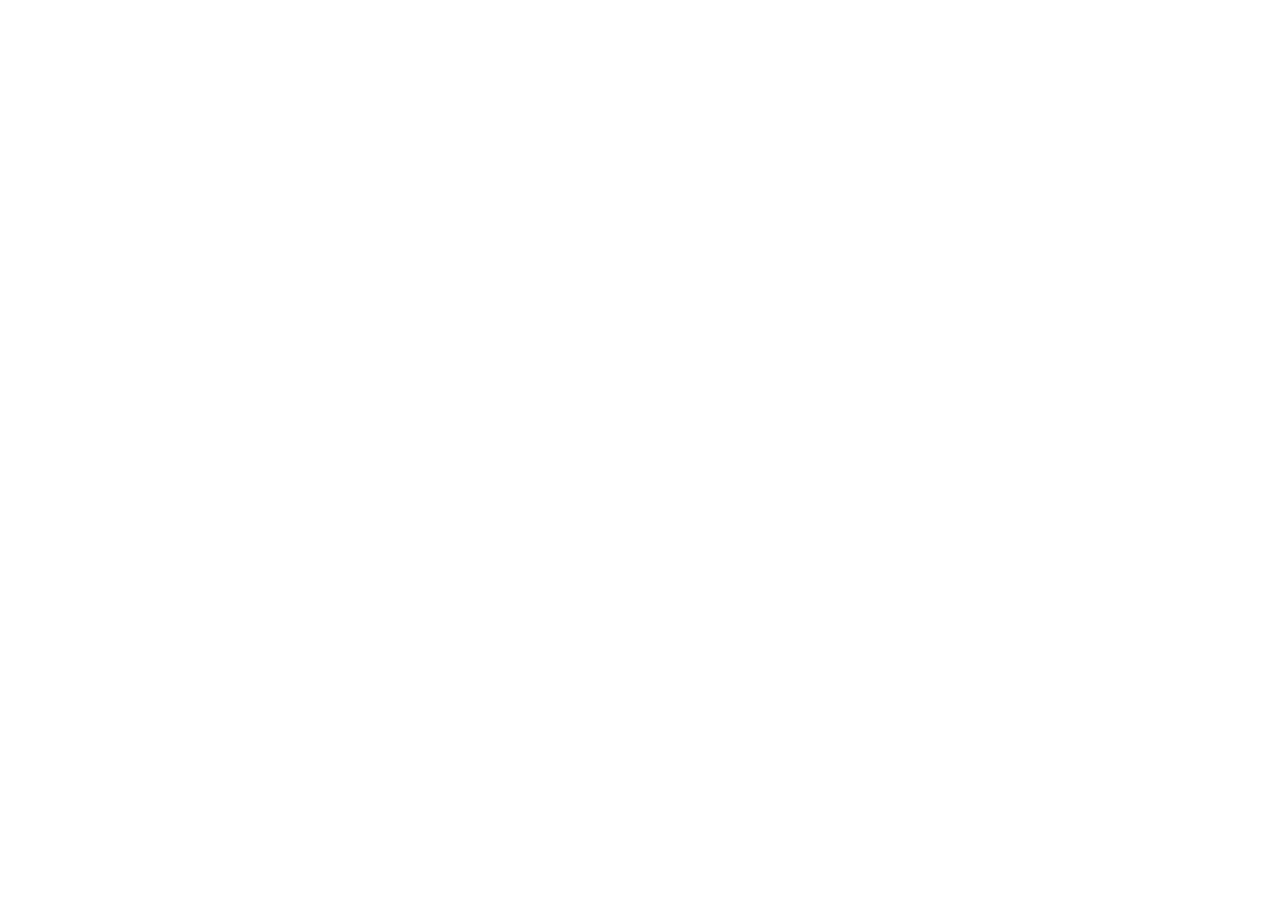
==== index.html @ 02358c28 "Add files via upload" ====
<!doctype html><html lang="es"><head><meta charset="UTF-8"><meta name="viewport" content="width=device-width,initial-scale=1,viewport-fit=cover"><meta name="theme-color" content="#172e30"><meta name="description" content="Pokémon Auto Chess: autobattler roguelite con 18 Pokémon animados, evoluciones y sinergias por tipos."><link rel="icon" href="data:image/svg+xml,%3Csvg xmlns='http://www.w3.org/2000/svg' viewBox='0 0 32 32'%3E%3Cpath fill='%238fd6a0' d='M16 2 30 10 26 26 16 30 6 26 2 10z'/%3E%3C/svg%3E"><title>Pokémon Auto Chess</title>  <script type="module" crossorigin src="./assets/index-D7WItQvW.js"></script>
  <link rel="stylesheet" crossorigin href="./assets/index-CIkCVqUo.css">
</head><body><div id="app"></div></body></html>
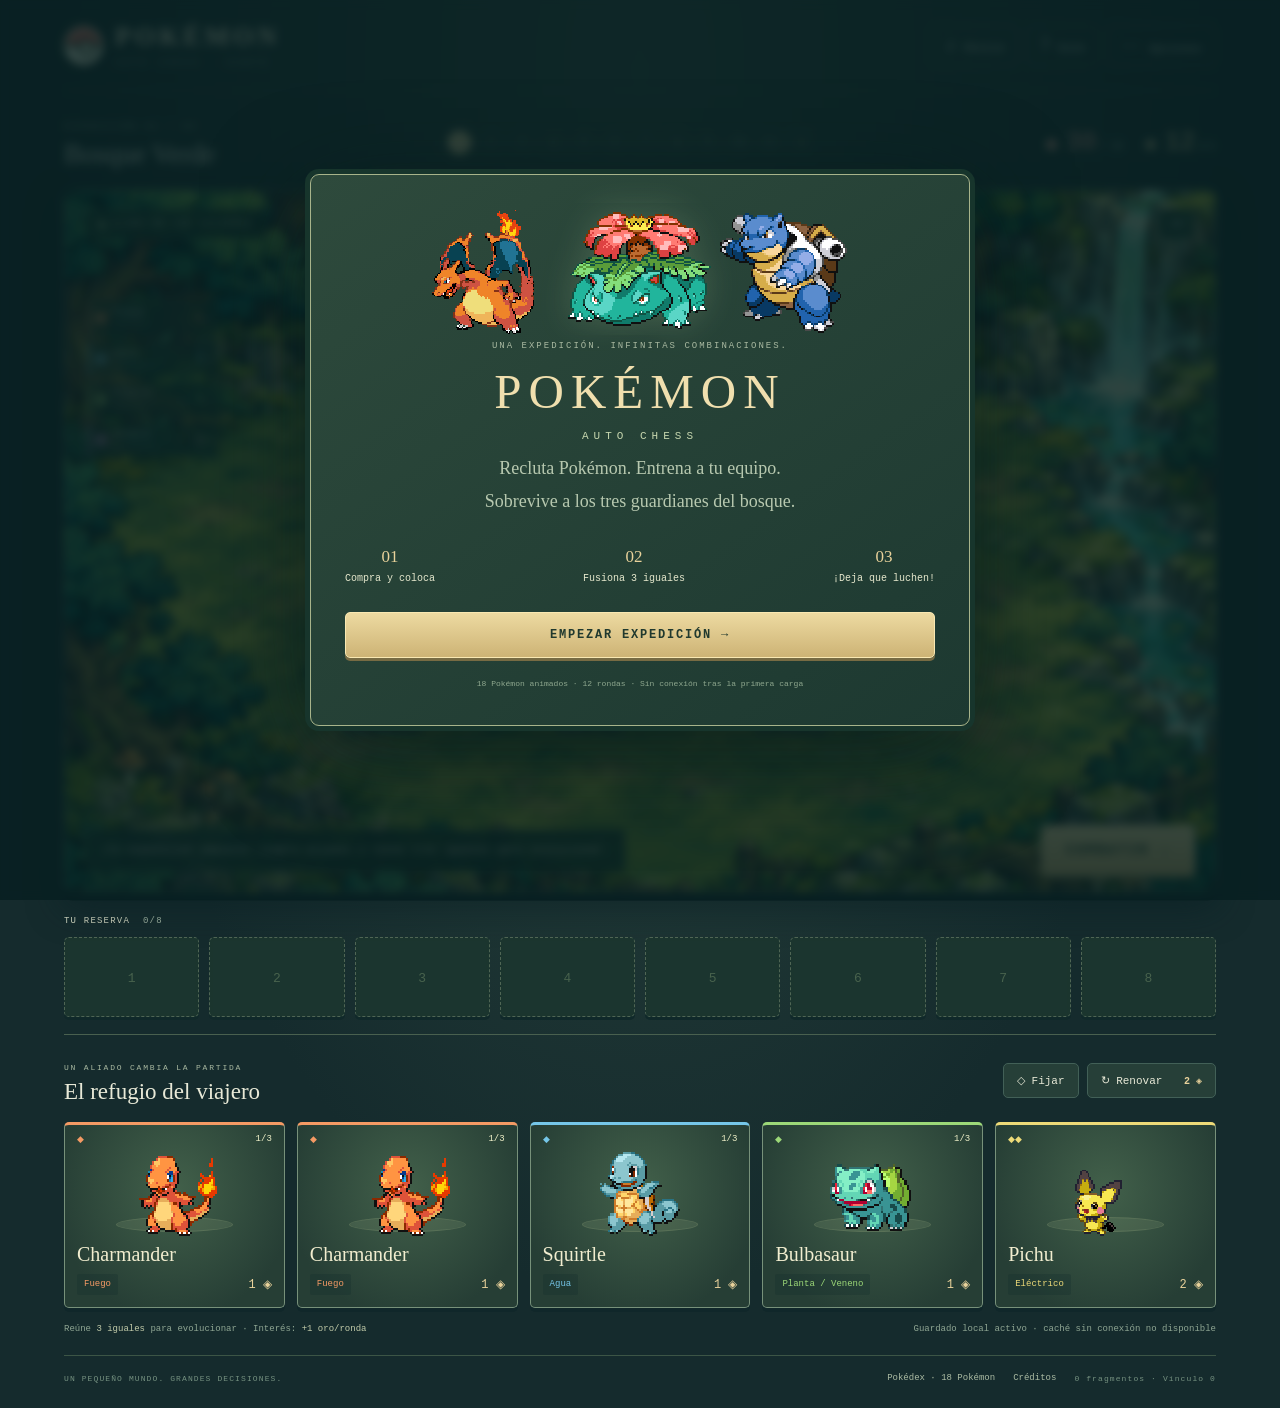
==== commit 5e3d59dc: "Add files via upload" ====
--- a/index.html
+++ b/index.html
@@ -1,3 +1,6367 @@
-<!doctype html><html lang="es"><head><meta charset="UTF-8"><meta name="viewport" content="width=device-width,initial-scale=1,viewport-fit=cover"><meta name="theme-color" content="#172e30"><meta name="description" content="Pokémon Auto Chess: autobattler roguelite con 18 Pokémon animados, evoluciones y sinergias por tipos."><link rel="icon" href="data:image/svg+xml,%3Csvg xmlns='http://www.w3.org/2000/svg' viewBox='0 0 32 32'%3E%3Cpath fill='%238fd6a0' d='M16 2 30 10 26 26 16 30 6 26 2 10z'/%3E%3C/svg%3E"><title>Pokémon Auto Chess</title>  <script type="module" crossorigin src="./assets/index-D7WItQvW.js"></script>
-  <link rel="stylesheet" crossorigin href="./assets/index-CIkCVqUo.css">
-</head><body><div id="app"></div></body></html>
+<!doctype html><html lang="es"><head><meta charset="UTF-8"><meta name="viewport" content="width=device-width,initial-scale=1,viewport-fit=cover"><meta name="theme-color" content="#172e30"><meta name="description" content="Pokémon Auto Chess: autobattler roguelite con 18 Pokémon animados, evoluciones y sinergias por tipos."><link rel="icon" href="data:image/svg+xml,%3Csvg xmlns='http://www.w3.org/2000/svg' viewBox='0 0 32 32'%3E%3Cpath fill='%238fd6a0' d='M16 2 30 10 26 26 16 30 6 26 2 10z'/%3E%3C/svg%3E"><title>Pokémon Auto Chess</title>  
+  
+<style>:root{font-family:Georgia,Times New Roman,serif;color:#e8e9d7;background:#152b2d;font-synthesis:none;--gold:#e9d29b;--muted:#95ada3;--line:#426057;--ink:#172e2b}*{box-sizing:border-box}body{margin:0;background:radial-gradient(ellipse at 50% 5%,#304a42,#152b2d 65%);min-height:100vh}button,a,input,select{-webkit-tap-highlight-color:transparent}button{font:inherit;color:inherit;cursor:pointer;border:1px solid var(--line);background:#263f38;border-radius:5px;transition:background .15s,transform .15s}button:hover:not(:disabled){background:#38594a}button:active:not(:disabled){transform:translateY(1px)}button:focus-visible{outline:3px solid #f4d996;outline-offset:3px}button:disabled{cursor:default;opacity:.44}button[hidden],[hidden]{display:none!important}.game-shell{width:min(1152px,calc(100% - 56px));margin:0 auto}.masthead{display:flex;align-items:center;justify-content:space-between;height:91px;border-bottom:1px solid #3a5148}.brand{display:flex;align-items:center;gap:12px;color:#eee5c7;text-decoration:none;letter-spacing:4px;font-size:26px;font-weight:700}.brand small{display:block;letter-spacing:3.2px;font:9px monospace;margin-top:6px;color:var(--muted)}.brand-mark{font-size:27px;border:2px solid #d5c58c;line-height:42px;width:44px;text-align:center;transform:rotate(-5deg);border-radius:7px;color:#e9d6a1}.header-actions{display:flex;gap:9px}.icon-button{background:transparent;border-color:#52665a;padding:8px 13px;font-size:19px}.icon-button span{font:11px monospace;margin-left:4px}.muted{opacity:.5}.journey{display:flex;align-items:center;justify-content:space-between;gap:16px;padding:24px 0 20px}.eyebrow{font:9px monospace;letter-spacing:2px;color:#a9b9a1}h1{font-size:27px;margin:6px 0 0;letter-spacing:.1px;font-weight:400}.route{display:flex;align-items:center;gap:8px;flex:1;justify-content:center}.route-node{width:23px;height:23px;border:1px solid #506456;border-radius:50%;font:10px monospace;display:grid;place-items:center;color:#96aa9a;position:relative}.route-node:after{content:"";position:absolute;width:8px;height:1px;background:#506456;left:22px}.route-node:last-child:after{display:none}.route-node.boss{border-radius:4px;color:#d6c190}.route-node.current{color:#182f2a;background:#eddaa2;border-color:#eddaa2;box-shadow:0 0 15px #eddaa22b}.route-node.passed{background:#42684f;border-color:#547d5d}.resources{display:flex;gap:21px;font-family:monospace;white-space:nowrap}.resources b{font-size:25px;font-weight:400}.resources small{font-size:10px;color:#9daf9c;margin-left:3px}.resources i{font-size:17px;font-style:normal}.health{color:#e9a191}.gold{color:#eed59b}.arena-wrap{position:relative;aspect-ratio:1.64;overflow:hidden;border:1px solid #879674;border-radius:9px;box-shadow:0 9px #0c2325,0 14px 35px #091f24aa;background:#295941}#arena{width:100%;height:100%;position:absolute;inset:0}#arena canvas{display:block;width:100%!important;height:100%!important;object-fit:cover;image-rendering:pixelated}.arena-top{position:absolute;top:18px;left:21px;right:20px;display:flex;justify-content:space-between;pointer-events:none}.location{display:flex;align-items:center;gap:8px;background:#17382cd9;padding:9px 12px;border:1px solid #8d9c6f65;border-radius:4px;font:9px monospace;letter-spacing:1.3px;color:#edf1c9}.location i{width:5px;height:5px;border-radius:50%;background:#cce29f;box-shadow:0 0 7px #d0ed9d}.battle-controls{display:flex;gap:7px;pointer-events:auto}.battle-controls button{background:#17382cd9;border-color:#8d9c6f65;width:36px;font:12px monospace}.synergies{position:absolute;top:24%;left:2%;width:123px;pointer-events:none}.synergy{display:flex;gap:7px;align-items:center;background:#1b3c32df;border:1px solid #8aab8040;border-left:2px solid var(--type);padding:7px;margin:5px 0;border-radius:4px;font:11px monospace;pointer-events:auto;opacity:.8}.synergy.active{background:#254b36ed;opacity:1;box-shadow:0 0 8px #d0ed9d20}.synergy span:nth-child(2){flex:1}.synergy small{display:block;font-size:7px;color:#b9c7a7;line-height:1.8}.synergy b{font-size:15px;font-weight:400;color:var(--type)}.synergy b small{display:inline;color:#c2c8ad}.type-gem{height:8px;width:8px;background:var(--type);transform:rotate(45deg);box-shadow:0 0 6px var(--type)}.arena-caption{position:absolute;bottom:19%;left:23%;right:23%;display:flex;justify-content:space-between;font:8px monospace;letter-spacing:.8px;color:#f2f0c7;text-shadow:1px 1px 3px #17382c}.arena-bottom{position:absolute;bottom:16px;left:20px;right:20px;display:flex;align-items:center;gap:20px}.guide-message{color:#f4eed3;background:#17372bdc;border:1px solid #9daf7f5c;border-radius:4px;padding:12px 15px;font:11px/1.6 monospace;max-width:68%;box-shadow:0 2px 10px #16372940}.battle-button{margin-left:auto;padding:16px 24px;background:linear-gradient(#f6e0a3,#d4b876);color:#22382b;border:1px solid #fff0be;box-shadow:0 4px #6d663c,0 5px 16px #182a2855;font:14px monospace;letter-spacing:2px;font-weight:700;white-space:nowrap}.battle-button:hover:not(:disabled){background:#fff0bd}.unit-detail{position:absolute;right:18px;top:70px;background:#16372ef2;border:1px solid #aac18d;padding:12px 26px 12px 3px;display:flex;align-items:center;gap:3px;border-radius:6px;box-shadow:0 8px 20px #102b2c66;max-width:320px}.unit-detail img{width:75px;height:75px}.unit-detail b{display:block;font-size:17px}.unit-detail span{display:block;font:10px monospace;margin:6px 0}.unit-detail small{display:block;font:9px/1.8 monospace;color:#d1ddbd}.close-detail{position:absolute;right:3px;top:3px;border:0;background:none;font-size:16px}.loading{position:absolute;inset:0;display:grid;place-items:center;background:#173b31;color:var(--gold);font:14px monospace}.bench-section{padding:24px 0 17px}.section-label{display:flex;gap:13px;align-items:center;font:9px monospace;letter-spacing:1.2px;color:#a3b7a5;margin-bottom:11px}.section-label b{font-weight:400;color:#d9ddc6}.section-label button{font:10px monospace;padding:4px 8px;letter-spacing:0}.section-label #bench-move{margin-left:auto}.bench{display:grid;grid-template-columns:repeat(8,1fr);gap:10px}.bench-slot{position:relative;height:80px;background:linear-gradient(#213d35,#29453b);border:1px solid #4d6853;box-shadow:inset 0 0 0 3px #1c372e80,0 3px #10292a;overflow:hidden}.bench-slot:after{content:"";position:absolute;width:53%;height:11px;left:24%;bottom:15px;background:#93ae7930;border-radius:50%;z-index:0}.bench-slot img{position:relative;z-index:1;width:70px;height:70px;object-fit:contain;margin-top:-9px;image-rendering:pixelated}.bench-slot small{position:absolute;bottom:5px;left:0;right:0;font:9px monospace;color:#e5d69c;z-index:2}.bench-slot.empty{border-style:dashed;border-color:#4f6554;background:#1b352f}.bench-slot.empty span{font:13px monospace;color:#48624d}.bench-slot.empty:after{display:none}.bench-slot.selected{border:2px solid #ebd89e;background:#3c563e}.item-dot{position:absolute;right:5px;top:5px;width:7px;height:7px;transform:rotate(45deg);background:#f1d898}.market-section{border-top:1px solid #49604f;padding-top:21px}.market-heading{display:flex;align-items:center;justify-content:space-between;margin-bottom:17px}.market-heading h2{margin:5px 0 0;font-size:23px;font-weight:400}.market-heading .eyebrow{font-size:8px;letter-spacing:1.8px}.market-actions{display:flex;gap:8px}.market-actions button{padding:10px 13px;font:11px monospace}.market-actions strong{font-size:10px;color:var(--gold);margin-left:15px}.locked{color:#f2d598;border-color:#dac38d}.shop{display:grid;grid-template-columns:repeat(5,1fr);gap:12px}.shop-card{position:relative;text-align:left;padding:9px 12px 12px;border:1px solid #77917a;border-top:3px solid var(--type);background:radial-gradient(ellipse at 50% 35%,#42604a,#263e35 78%);border-radius:5px;box-shadow:0 4px #10272a;overflow:hidden;min-width:0}.shop-card:hover:not(:disabled){transform:translateY(-3px);background:radial-gradient(ellipse at 50% 35%,#597448,#314c3a 78%);box-shadow:0 7px #10272a}.shop-card:disabled{opacity:.67;filter:saturate(.7)}.card-top{display:flex;justify-content:space-between;font:9px monospace;color:var(--type);height:13px}.owned{color:#eff0c8}.sprite-stage{height:90px;position:relative;display:flex;justify-content:center;align-items:center}.sprite-stage .creature{width:94px;height:94px;object-fit:contain;position:relative;z-index:1;animation:breathe 2.4s ease-in-out infinite;image-rendering:pixelated}.sprite-stage i{width:60%;height:15px;position:absolute;bottom:5px;background:#b8c99420;border:1px solid #b8c99425;border-radius:50%}.card-name{display:block;font-size:20px;color:#f1edcf;margin:6px 0 8px;overflow:hidden;text-overflow:ellipsis}.card-bottom{display:flex;justify-content:space-between;align-items:center;font:12px monospace}.type-label{font-size:9px;color:var(--type);background:#112c2944;padding:4px 7px;border-radius:2px}.card-bottom strong{font-weight:400;color:var(--gold)}.sold{border-color:#405b48;border-top-color:#547159;display:flex;flex-direction:column;align-items:center;justify-content:center;min-height:179px;background:#1d362f}.sold span{font:8px monospace;letter-spacing:2px;color:#71917a}.sold-seal{font-size:45px;color:#42604b;border:1px solid #42604b;border-radius:50%;padding:3px 14px;margin-top:10px}.market-footer{display:flex;justify-content:space-between;color:#8fa693;font:9px/1.6 monospace;margin:14px 0 19px;gap:10px}.market-footer b{font-weight:400;color:#c3ccaa}.footer{border-top:1px solid #3c5546;padding:17px 0 25px;display:flex;gap:18px;font:8px monospace;color:#769281;letter-spacing:1.1px;align-items:center}.footer>span:first-child{margin-right:auto}.footer button{border:0;background:none;padding:0;font:9px monospace;color:#acbca4;letter-spacing:0}.modal-backdrop{position:fixed;inset:0;z-index:1000;background:#071f21cc;backdrop-filter:blur(5px);display:grid;place-items:center;padding:25px;overflow-y:auto}.modal{width:min(680px,100%);background:linear-gradient(145deg,#2e4a3c,#1d3931);border:1px solid #a8b48b;border-radius:9px;box-shadow:0 0 0 5px #17352c,0 25px 100px #061819b0;padding:34px;color:#e6e8cd;max-height:90vh;overflow-y:auto;outline:0}.modal h2{font-size:31px;font-weight:400;margin:11px 0 15px;color:#f0dfae}.modal p{font:13px/1.85 monospace;color:#b7c8af}.primary{background:linear-gradient(#eddaa1,#cdb375);border:1px solid #f9e8b2;color:#20392e;padding:15px 20px;font:12px monospace;letter-spacing:1.8px;font-weight:700;box-shadow:0 3px #776b43}.primary:hover:not(:disabled){background:#f7e3ac}.wide{display:block;width:100%;margin-top:23px}.welcome{text-align:center;width:min(660px,100%);padding-top:24px}.welcome-art{display:flex;justify-content:center;align-items:end;height:135px}.welcome-art img{width:135px;height:135px;object-fit:contain;image-rendering:pixelated}.welcome-art img:nth-child(2){width:155px;height:155px;filter:drop-shadow(0 0 16px #d9f5b429)}.modal .welcome-title{font-size:49px;letter-spacing:7px;margin-bottom:4px}.welcome p{margin-top:10px;font-family:Georgia,serif;font-size:18px}.welcome-rules{display:flex;justify-content:space-between;gap:12px;font:10px monospace;margin:28px 0}.welcome-rules b{display:block;font:17px Georgia,serif;color:var(--gold);margin-bottom:6px}.edition{display:block;font:8px/1.8 monospace;color:#8fa88f;margin-top:19px}.reward-cards{display:grid;grid-template-columns:repeat(3,1fr);gap:12px;margin-top:24px}.reward-card{display:flex;flex-direction:column;align-items:center;text-align:center;padding:19px 12px;background:#264738;border:1px solid #809c6f;gap:13px}.reward-rune{font:45px Georgia;color:var(--type);text-shadow:0 0 20px var(--type)}.reward-card b{font:17px Georgia}.reward-card small{font:10px/1.6 monospace;color:#adc6a1}.equip-list{display:flex;flex-wrap:wrap;gap:6px}.equip-list button{display:flex;flex-direction:column;align-items:center;min-width:90px;padding:5px;font:9px monospace}.equip-list img{width:60px;height:60px;image-rendering:pixelated}.note{font-size:10px!important;color:#92ac93!important}.help-list{padding-left:18px;font:12px/1.85 monospace;color:#b5c6ac}.help-list li{padding-left:5px;margin-bottom:10px}.help-list b{color:#eee1b4}.settings-list{display:flex;flex-direction:column;gap:9px}.settings-list button{padding:13px;text-align:left;font:12px monospace}.end-art img{display:block;width:150px;height:150px;object-fit:contain;margin:0 auto;image-rendering:pixelated}.legacy{padding:18px;background:#142f29;border:1px solid #5b7656;border-radius:5px;margin-top:24px}.legacy button{padding:10px;font:11px monospace}.legacy p{font-size:10px}.bestiary{width:min(760px,100%)}.collection>div{display:grid;grid-template-columns:1fr 15px 1fr 15px 1fr;align-items:center;border-bottom:1px solid #49654f;padding:7px 0}.collection>div>div{text-align:center}.collection img{width:75px;height:75px;display:block;object-fit:contain;margin:auto;image-rendering:pixelated}.collection b{display:block;font-size:14px;font-weight:400}.collection small{font:9px monospace;line-height:2}.evo-arrow{color:#9fb98d}.modal pre{white-space:pre-wrap;font:9px/1.7 monospace;color:#a3ba9f}.creature{user-select:none}#settings-note{font:12px monospace;color:#f0cc94;margin-top:15px}#settings-note button{padding:10px}@keyframes breathe{0%,to{transform:translateY(0)}50%{transform:translateY(-3px)}}@media(min-width:1400px){.game-shell{width:1100px}.masthead{height:80px}.journey{padding:20px 0 18px}.arena-wrap{aspect-ratio:1.8}.bench-section{padding-top:23px}.bench-slot{height:73px}.sprite-stage{height:82px}.shop-card{padding-bottom:10px}}@media(max-width:1000px){.game-shell{width:calc(100% - 30px)}.route{gap:5px}.route-node{width:20px;height:20px}.route-node:after{left:19px;width:6px}.resources{gap:12px}.synergies{width:105px}.synergy{font-size:9px;padding:5px}.synergy small{font-size:6px}.guide-message{font-size:9px;padding:9px}.battle-button{padding:13px 16px;font-size:12px}.shop-card{padding:8px}.card-name{font-size:17px}.arena-caption{font-size:7px}.resources b{font-size:21px}}@media(max-width:680px){.game-shell{width:calc(100% - 20px)}.masthead{height:69px}.brand{font-size:21px;letter-spacing:2.5px;gap:9px}.brand small{font-size:6px;letter-spacing:2.2px}.brand-mark{width:32px;line-height:32px;font-size:22px}.icon-button{padding:6px 9px;font-size:17px}.icon-button span{display:none}.header-actions{gap:5px}.journey{flex-wrap:wrap;padding:17px 0 13px;gap:10px}.journey>div:first-child{flex:1}.eyebrow{font-size:7px}.journey h1{font-size:22px}.resources{order:1;gap:15px}.resources b{font-size:22px}.route{order:2;flex-basis:100%;justify-content:space-between;padding-top:3px;gap:6px}.route-node{width:19px;height:19px;font-size:8px}.route-node:after{width:calc((100vw - 20px - 228px) / 11);left:18px}.resources small{font-size:8px}.arena-wrap{aspect-ratio:.97;border-radius:6px;margin-bottom:4px}#arena{width:157%;left:-33%;height:100%}#arena canvas{object-fit:fill}.arena-top{top:10px;left:10px;right:10px}.location{font-size:7px;letter-spacing:.4px;padding:7px}.battle-controls button{width:31px}.synergies{inset:auto 10px 99px;width:auto;display:flex;gap:4px;flex-wrap:wrap}.synergy{padding:5px 6px;gap:5px;margin:0;font-size:8px;min-width:75px}.synergy small{display:none}.synergy b{font-size:10px}.synergy b small{display:inline;font-size:8px}.type-gem{width:5px;height:5px}.arena-caption{bottom:82px;left:12px;right:12px;font-size:6px;letter-spacing:0}.arena-bottom{bottom:12px;left:10px;right:10px;gap:8px}.guide-message{font-size:7px;line-height:1.6;padding:7px;max-width:61%;min-height:46px;display:flex;align-items:center}.battle-button{padding:13px 10px;font-size:10px;letter-spacing:.6px}.bench-section{padding:15px 0}.section-label{font-size:8px;margin-bottom:8px}.section-label button{font-size:8px}.bench{gap:4px}.bench-slot{height:57px;border-radius:3px}.bench-slot img{width:48px;height:48px;margin-left:-4px}.bench-slot small{font-size:7px;bottom:4px}.bench-slot:after{bottom:12px}.market-section{padding-top:15px}.market-heading{margin-bottom:11px;gap:8px}.market-heading .eyebrow{font-size:6px;letter-spacing:1px}.market-heading h2{font-size:17px}.market-actions{gap:4px}.market-actions button{padding:8px;font-size:9px}.market-actions strong{display:block;font-size:8px;margin:5px 0 0}.shop{gap:5px}.shop-card{padding:5px 5px 8px;border-top-width:2px}.card-top{font-size:7px;height:9px}.sprite-stage{height:63px}.sprite-stage .creature{width:65px;height:65px;max-width:120%}.card-name{font-size:13px;margin:5px 0 7px;white-space:nowrap}.card-bottom{font-size:9px}.type-label{font-size:6px;padding:3px}.owned{font-size:7px}.sold{min-height:124px}.sold span{font-size:5px;letter-spacing:.7px}.sold-seal{font-size:27px;padding:3px 9px}.market-footer{font-size:7px;margin-top:11px}.footer{padding-top:13px;gap:11px;flex-wrap:wrap;letter-spacing:.5px;font-size:6px}.footer button{font-size:8px}.footer>span:first-child{width:100%;margin:0}.modal-backdrop{padding:15px}.modal{padding:23px 19px;max-height:91vh}.modal h2{font-size:26px}.modal p{font-size:11px}.modal .welcome-title{font-size:34px;letter-spacing:4px}.welcome-art{height:110px}.welcome-art img{width:100px;height:100px}.welcome-art img:nth-child(2){width:115px;height:115px}.welcome p{font-size:16px}.welcome-rules{font-size:8px;gap:7px;margin:20px 0}.reward-cards{gap:7px}.reward-card{padding:15px 7px}.reward-card b{font-size:14px}.reward-card small{font-size:8px}.reward-rune{font-size:35px}.help-list{font-size:10px}.unit-detail{right:9px;top:49px;max-width:260px;padding:7px 23px 7px 0}.unit-detail img{width:60px;height:60px}.unit-detail b{font-size:14px}.unit-detail small{font-size:8px}.collection img{width:65px;height:65px}.collection b{font-size:11px}}@media(prefers-reduced-motion:reduce){*{animation:none!important;transition:none!important}}.pokeball{position:relative;border-radius:50%;width:39px;height:39px;transform:none;background:linear-gradient(#d96f65 0 45%,#19372e 45% 55%,#edecd9 55%);border:2px solid #eadfbd;box-shadow:0 2px #102c29}.pokeball:after{content:"";position:absolute;left:12px;top:12px;width:11px;height:11px;border-radius:50%;background:#f3edcf;border:3px solid #243b31}.synergies{width:132px;top:15%}.synergy{padding:5px 7px;margin:4px 0}.unit-detail{max-width:370px}.move-description{max-width:238px;line-height:1.6!important;color:#a9c6a8!important}.type-label{max-width:75%;line-height:1.4}.sprite-stage .creature{animation:none;max-height:100%;width:90px;height:88px}.welcome-art img{max-height:130px;object-fit:contain}.welcome-title:after{content:"AUTO CHESS";display:block;font:11px monospace;letter-spacing:5px;color:#c7d7af;margin-top:10px}@media(max-width:680px){.synergies{top:auto;bottom:97px;width:auto}.synergy{font-size:7px;padding:4px 5px;min-width:62px;margin:0}.synergies .type-gem{display:none}.sprite-stage .creature{width:65px;height:60px}.pokeball{width:31px;height:31px}.pokeball:after{left:9px;top:9px;width:9px;height:9px}.card-name{font-size:11px}.type-label{font-size:5px;padding:2px}.card-bottom{gap:2px}.unit-detail{max-width:285px}.move-description{max-width:195px}}
+</style></head><body><div id="app"><div style="max-width:580px;margin:18vh auto;padding:28px;text-align:center;font:16px monospace;color:#e9d29b"><h1>POKÉMON AUTO CHESS</h1><p id="boot-status">Cargando Pokémon y preparando el tablero…</p></div></div><script>
+function reportBootError(message){var root=document.getElementById('app');if(!root)return;root.textContent='';var panel=document.createElement('div');panel.style.cssText='max-width:680px;margin:15vh auto;padding:28px;font:15px/1.6 monospace;color:#f0ddb0;white-space:pre-wrap';panel.textContent='No se pudo iniciar Pokémon Auto Chess.\n\n'+message+'\n\nPrueba con la última versión de index.html.';root.appendChild(panel);}
+window.addEventListener('error',function(event){if(event.message)reportBootError(event.message);});window.addEventListener('unhandledrejection',function(event){reportBootError(String(event.reason&&event.reason.message||event.reason));});
+</script><script>window.__WILDBOUND_ASSETS={"forest.png":"[data-uri]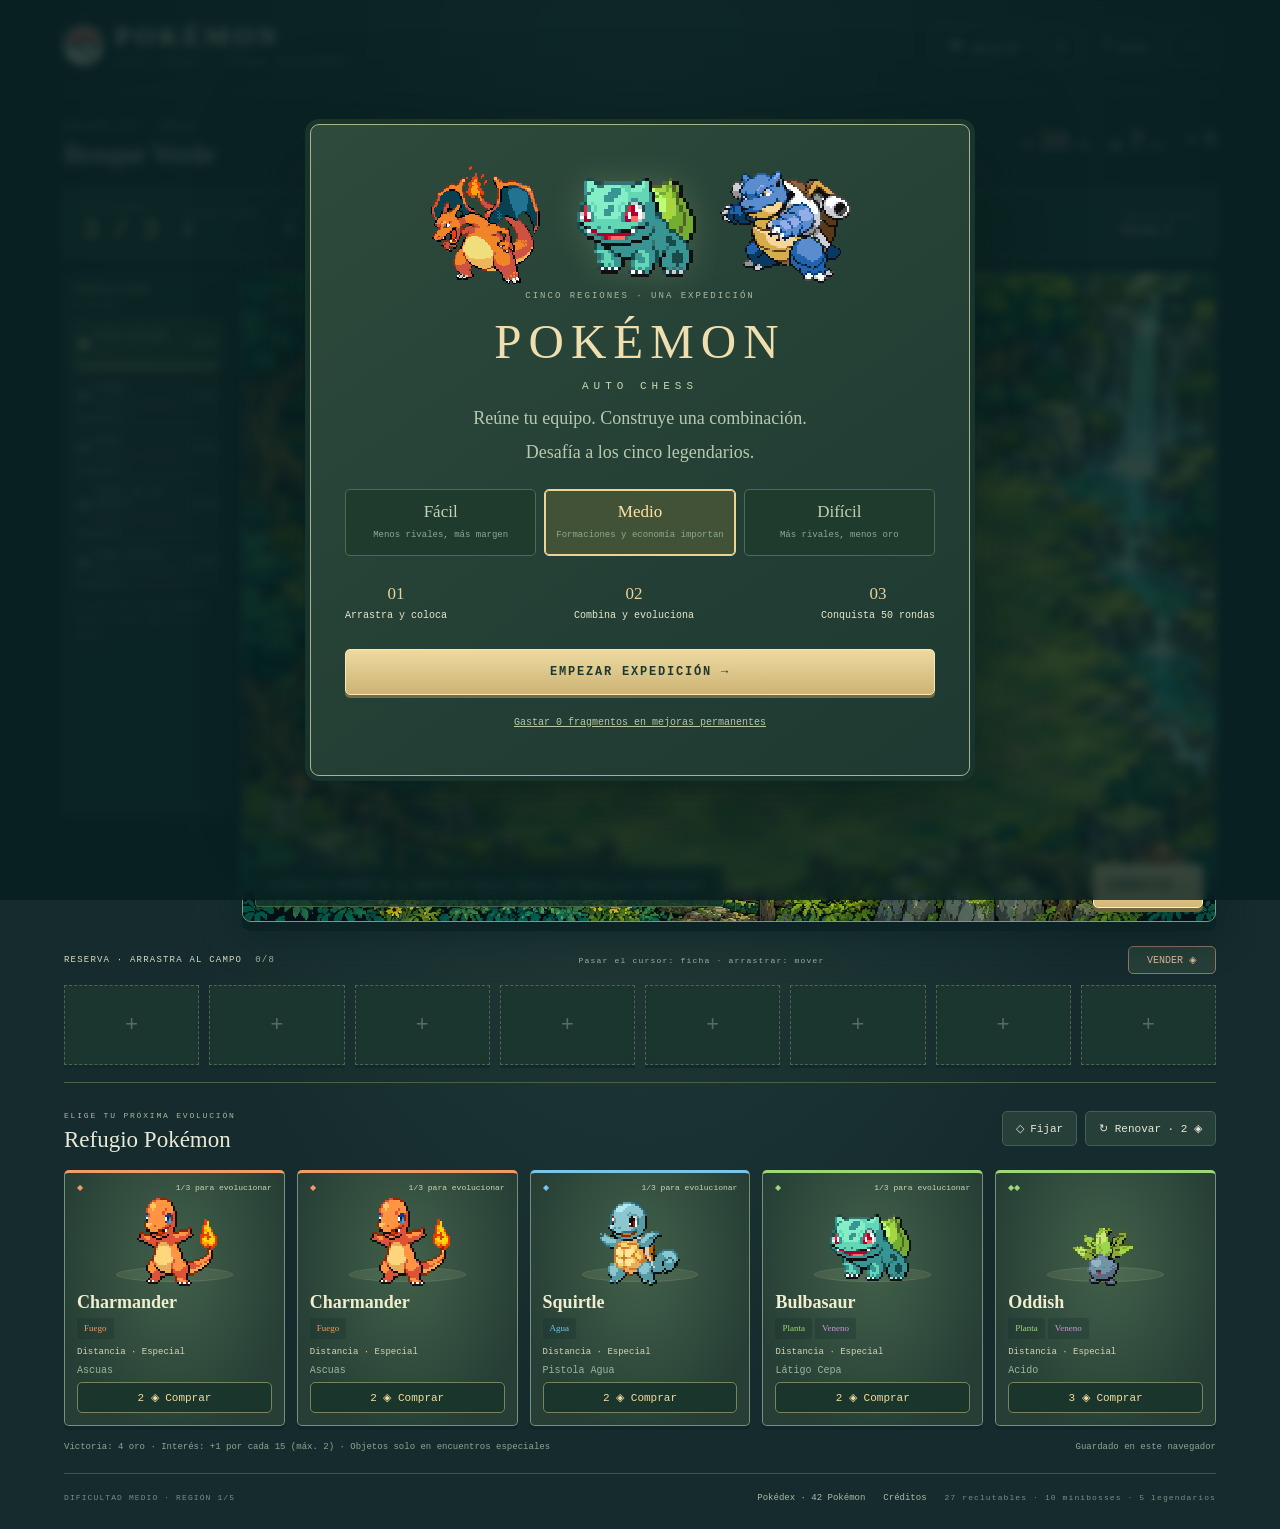
==== commit 832cc6f7: "Add files via upload" ====
--- a/index.html
+++ b/index.html
@@ -1,10 +1,10 @@
-<!doctype html><html lang="es"><head><meta charset="UTF-8"><meta name="viewport" content="width=device-width,initial-scale=1,viewport-fit=cover"><meta name="theme-color" content="#172e30"><meta name="description" content="Pokémon Auto Chess: autobattler roguelite con 18 Pokémon animados, evoluciones y sinergias por tipos."><link rel="icon" href="data:image/svg+xml,%3Csvg xmlns='http://www.w3.org/2000/svg' viewBox='0 0 32 32'%3E%3Cpath fill='%238fd6a0' d='M16 2 30 10 26 26 16 30 6 26 2 10z'/%3E%3C/svg%3E"><title>Pokémon Auto Chess</title>  
+<!doctype html><html lang="es"><head><meta charset="UTF-8"><meta name="viewport" content="width=device-width,initial-scale=1,viewport-fit=cover"><meta name="theme-color" content="#172e30"><meta name="description" content="Pokémon Auto Chess: autobattler roguelite con 42 Pokémon animados, cinco regiones, evoluciones y sinergias por tipos."><link rel="icon" href="data:image/svg+xml,%3Csvg xmlns='http://www.w3.org/2000/svg' viewBox='0 0 32 32'%3E%3Cpath fill='%238fd6a0' d='M16 2 30 10 26 26 16 30 6 26 2 10z'/%3E%3C/svg%3E"><title>Pokémon Auto Chess</title>  
   
-<style>:root{font-family:Georgia,Times New Roman,serif;color:#e8e9d7;background:#152b2d;font-synthesis:none;--gold:#e9d29b;--muted:#95ada3;--line:#426057;--ink:#172e2b}*{box-sizing:border-box}body{margin:0;background:radial-gradient(ellipse at 50% 5%,#304a42,#152b2d 65%);min-height:100vh}button,a,input,select{-webkit-tap-highlight-color:transparent}button{font:inherit;color:inherit;cursor:pointer;border:1px solid var(--line);background:#263f38;border-radius:5px;transition:background .15s,transform .15s}button:hover:not(:disabled){background:#38594a}button:active:not(:disabled){transform:translateY(1px)}button:focus-visible{outline:3px solid #f4d996;outline-offset:3px}button:disabled{cursor:default;opacity:.44}button[hidden],[hidden]{display:none!important}.game-shell{width:min(1152px,calc(100% - 56px));margin:0 auto}.masthead{display:flex;align-items:center;justify-content:space-between;height:91px;border-bottom:1px solid #3a5148}.brand{display:flex;align-items:center;gap:12px;color:#eee5c7;text-decoration:none;letter-spacing:4px;font-size:26px;font-weight:700}.brand small{display:block;letter-spacing:3.2px;font:9px monospace;margin-top:6px;color:var(--muted)}.brand-mark{font-size:27px;border:2px solid #d5c58c;line-height:42px;width:44px;text-align:center;transform:rotate(-5deg);border-radius:7px;color:#e9d6a1}.header-actions{display:flex;gap:9px}.icon-button{background:transparent;border-color:#52665a;padding:8px 13px;font-size:19px}.icon-button span{font:11px monospace;margin-left:4px}.muted{opacity:.5}.journey{display:flex;align-items:center;justify-content:space-between;gap:16px;padding:24px 0 20px}.eyebrow{font:9px monospace;letter-spacing:2px;color:#a9b9a1}h1{font-size:27px;margin:6px 0 0;letter-spacing:.1px;font-weight:400}.route{display:flex;align-items:center;gap:8px;flex:1;justify-content:center}.route-node{width:23px;height:23px;border:1px solid #506456;border-radius:50%;font:10px monospace;display:grid;place-items:center;color:#96aa9a;position:relative}.route-node:after{content:"";position:absolute;width:8px;height:1px;background:#506456;left:22px}.route-node:last-child:after{display:none}.route-node.boss{border-radius:4px;color:#d6c190}.route-node.current{color:#182f2a;background:#eddaa2;border-color:#eddaa2;box-shadow:0 0 15px #eddaa22b}.route-node.passed{background:#42684f;border-color:#547d5d}.resources{display:flex;gap:21px;font-family:monospace;white-space:nowrap}.resources b{font-size:25px;font-weight:400}.resources small{font-size:10px;color:#9daf9c;margin-left:3px}.resources i{font-size:17px;font-style:normal}.health{color:#e9a191}.gold{color:#eed59b}.arena-wrap{position:relative;aspect-ratio:1.64;overflow:hidden;border:1px solid #879674;border-radius:9px;box-shadow:0 9px #0c2325,0 14px 35px #091f24aa;background:#295941}#arena{width:100%;height:100%;position:absolute;inset:0}#arena canvas{display:block;width:100%!important;height:100%!important;object-fit:cover;image-rendering:pixelated}.arena-top{position:absolute;top:18px;left:21px;right:20px;display:flex;justify-content:space-between;pointer-events:none}.location{display:flex;align-items:center;gap:8px;background:#17382cd9;padding:9px 12px;border:1px solid #8d9c6f65;border-radius:4px;font:9px monospace;letter-spacing:1.3px;color:#edf1c9}.location i{width:5px;height:5px;border-radius:50%;background:#cce29f;box-shadow:0 0 7px #d0ed9d}.battle-controls{display:flex;gap:7px;pointer-events:auto}.battle-controls button{background:#17382cd9;border-color:#8d9c6f65;width:36px;font:12px monospace}.synergies{position:absolute;top:24%;left:2%;width:123px;pointer-events:none}.synergy{display:flex;gap:7px;align-items:center;background:#1b3c32df;border:1px solid #8aab8040;border-left:2px solid var(--type);padding:7px;margin:5px 0;border-radius:4px;font:11px monospace;pointer-events:auto;opacity:.8}.synergy.active{background:#254b36ed;opacity:1;box-shadow:0 0 8px #d0ed9d20}.synergy span:nth-child(2){flex:1}.synergy small{display:block;font-size:7px;color:#b9c7a7;line-height:1.8}.synergy b{font-size:15px;font-weight:400;color:var(--type)}.synergy b small{display:inline;color:#c2c8ad}.type-gem{height:8px;width:8px;background:var(--type);transform:rotate(45deg);box-shadow:0 0 6px var(--type)}.arena-caption{position:absolute;bottom:19%;left:23%;right:23%;display:flex;justify-content:space-between;font:8px monospace;letter-spacing:.8px;color:#f2f0c7;text-shadow:1px 1px 3px #17382c}.arena-bottom{position:absolute;bottom:16px;left:20px;right:20px;display:flex;align-items:center;gap:20px}.guide-message{color:#f4eed3;background:#17372bdc;border:1px solid #9daf7f5c;border-radius:4px;padding:12px 15px;font:11px/1.6 monospace;max-width:68%;box-shadow:0 2px 10px #16372940}.battle-button{margin-left:auto;padding:16px 24px;background:linear-gradient(#f6e0a3,#d4b876);color:#22382b;border:1px solid #fff0be;box-shadow:0 4px #6d663c,0 5px 16px #182a2855;font:14px monospace;letter-spacing:2px;font-weight:700;white-space:nowrap}.battle-button:hover:not(:disabled){background:#fff0bd}.unit-detail{position:absolute;right:18px;top:70px;background:#16372ef2;border:1px solid #aac18d;padding:12px 26px 12px 3px;display:flex;align-items:center;gap:3px;border-radius:6px;box-shadow:0 8px 20px #102b2c66;max-width:320px}.unit-detail img{width:75px;height:75px}.unit-detail b{display:block;font-size:17px}.unit-detail span{display:block;font:10px monospace;margin:6px 0}.unit-detail small{display:block;font:9px/1.8 monospace;color:#d1ddbd}.close-detail{position:absolute;right:3px;top:3px;border:0;background:none;font-size:16px}.loading{position:absolute;inset:0;display:grid;place-items:center;background:#173b31;color:var(--gold);font:14px monospace}.bench-section{padding:24px 0 17px}.section-label{display:flex;gap:13px;align-items:center;font:9px monospace;letter-spacing:1.2px;color:#a3b7a5;margin-bottom:11px}.section-label b{font-weight:400;color:#d9ddc6}.section-label button{font:10px monospace;padding:4px 8px;letter-spacing:0}.section-label #bench-move{margin-left:auto}.bench{display:grid;grid-template-columns:repeat(8,1fr);gap:10px}.bench-slot{position:relative;height:80px;background:linear-gradient(#213d35,#29453b);border:1px solid #4d6853;box-shadow:inset 0 0 0 3px #1c372e80,0 3px #10292a;overflow:hidden}.bench-slot:after{content:"";position:absolute;width:53%;height:11px;left:24%;bottom:15px;background:#93ae7930;border-radius:50%;z-index:0}.bench-slot img{position:relative;z-index:1;width:70px;height:70px;object-fit:contain;margin-top:-9px;image-rendering:pixelated}.bench-slot small{position:absolute;bottom:5px;left:0;right:0;font:9px monospace;color:#e5d69c;z-index:2}.bench-slot.empty{border-style:dashed;border-color:#4f6554;background:#1b352f}.bench-slot.empty span{font:13px monospace;color:#48624d}.bench-slot.empty:after{display:none}.bench-slot.selected{border:2px solid #ebd89e;background:#3c563e}.item-dot{position:absolute;right:5px;top:5px;width:7px;height:7px;transform:rotate(45deg);background:#f1d898}.market-section{border-top:1px solid #49604f;padding-top:21px}.market-heading{display:flex;align-items:center;justify-content:space-between;margin-bottom:17px}.market-heading h2{margin:5px 0 0;font-size:23px;font-weight:400}.market-heading .eyebrow{font-size:8px;letter-spacing:1.8px}.market-actions{display:flex;gap:8px}.market-actions button{padding:10px 13px;font:11px monospace}.market-actions strong{font-size:10px;color:var(--gold);margin-left:15px}.locked{color:#f2d598;border-color:#dac38d}.shop{display:grid;grid-template-columns:repeat(5,1fr);gap:12px}.shop-card{position:relative;text-align:left;padding:9px 12px 12px;border:1px solid #77917a;border-top:3px solid var(--type);background:radial-gradient(ellipse at 50% 35%,#42604a,#263e35 78%);border-radius:5px;box-shadow:0 4px #10272a;overflow:hidden;min-width:0}.shop-card:hover:not(:disabled){transform:translateY(-3px);background:radial-gradient(ellipse at 50% 35%,#597448,#314c3a 78%);box-shadow:0 7px #10272a}.shop-card:disabled{opacity:.67;filter:saturate(.7)}.card-top{display:flex;justify-content:space-between;font:9px monospace;color:var(--type);height:13px}.owned{color:#eff0c8}.sprite-stage{height:90px;position:relative;display:flex;justify-content:center;align-items:center}.sprite-stage .creature{width:94px;height:94px;object-fit:contain;position:relative;z-index:1;animation:breathe 2.4s ease-in-out infinite;image-rendering:pixelated}.sprite-stage i{width:60%;height:15px;position:absolute;bottom:5px;background:#b8c99420;border:1px solid #b8c99425;border-radius:50%}.card-name{display:block;font-size:20px;color:#f1edcf;margin:6px 0 8px;overflow:hidden;text-overflow:ellipsis}.card-bottom{display:flex;justify-content:space-between;align-items:center;font:12px monospace}.type-label{font-size:9px;color:var(--type);background:#112c2944;padding:4px 7px;border-radius:2px}.card-bottom strong{font-weight:400;color:var(--gold)}.sold{border-color:#405b48;border-top-color:#547159;display:flex;flex-direction:column;align-items:center;justify-content:center;min-height:179px;background:#1d362f}.sold span{font:8px monospace;letter-spacing:2px;color:#71917a}.sold-seal{font-size:45px;color:#42604b;border:1px solid #42604b;border-radius:50%;padding:3px 14px;margin-top:10px}.market-footer{display:flex;justify-content:space-between;color:#8fa693;font:9px/1.6 monospace;margin:14px 0 19px;gap:10px}.market-footer b{font-weight:400;color:#c3ccaa}.footer{border-top:1px solid #3c5546;padding:17px 0 25px;display:flex;gap:18px;font:8px monospace;color:#769281;letter-spacing:1.1px;align-items:center}.footer>span:first-child{margin-right:auto}.footer button{border:0;background:none;padding:0;font:9px monospace;color:#acbca4;letter-spacing:0}.modal-backdrop{position:fixed;inset:0;z-index:1000;background:#071f21cc;backdrop-filter:blur(5px);display:grid;place-items:center;padding:25px;overflow-y:auto}.modal{width:min(680px,100%);background:linear-gradient(145deg,#2e4a3c,#1d3931);border:1px solid #a8b48b;border-radius:9px;box-shadow:0 0 0 5px #17352c,0 25px 100px #061819b0;padding:34px;color:#e6e8cd;max-height:90vh;overflow-y:auto;outline:0}.modal h2{font-size:31px;font-weight:400;margin:11px 0 15px;color:#f0dfae}.modal p{font:13px/1.85 monospace;color:#b7c8af}.primary{background:linear-gradient(#eddaa1,#cdb375);border:1px solid #f9e8b2;color:#20392e;padding:15px 20px;font:12px monospace;letter-spacing:1.8px;font-weight:700;box-shadow:0 3px #776b43}.primary:hover:not(:disabled){background:#f7e3ac}.wide{display:block;width:100%;margin-top:23px}.welcome{text-align:center;width:min(660px,100%);padding-top:24px}.welcome-art{display:flex;justify-content:center;align-items:end;height:135px}.welcome-art img{width:135px;height:135px;object-fit:contain;image-rendering:pixelated}.welcome-art img:nth-child(2){width:155px;height:155px;filter:drop-shadow(0 0 16px #d9f5b429)}.modal .welcome-title{font-size:49px;letter-spacing:7px;margin-bottom:4px}.welcome p{margin-top:10px;font-family:Georgia,serif;font-size:18px}.welcome-rules{display:flex;justify-content:space-between;gap:12px;font:10px monospace;margin:28px 0}.welcome-rules b{display:block;font:17px Georgia,serif;color:var(--gold);margin-bottom:6px}.edition{display:block;font:8px/1.8 monospace;color:#8fa88f;margin-top:19px}.reward-cards{display:grid;grid-template-columns:repeat(3,1fr);gap:12px;margin-top:24px}.reward-card{display:flex;flex-direction:column;align-items:center;text-align:center;padding:19px 12px;background:#264738;border:1px solid #809c6f;gap:13px}.reward-rune{font:45px Georgia;color:var(--type);text-shadow:0 0 20px var(--type)}.reward-card b{font:17px Georgia}.reward-card small{font:10px/1.6 monospace;color:#adc6a1}.equip-list{display:flex;flex-wrap:wrap;gap:6px}.equip-list button{display:flex;flex-direction:column;align-items:center;min-width:90px;padding:5px;font:9px monospace}.equip-list img{width:60px;height:60px;image-rendering:pixelated}.note{font-size:10px!important;color:#92ac93!important}.help-list{padding-left:18px;font:12px/1.85 monospace;color:#b5c6ac}.help-list li{padding-left:5px;margin-bottom:10px}.help-list b{color:#eee1b4}.settings-list{display:flex;flex-direction:column;gap:9px}.settings-list button{padding:13px;text-align:left;font:12px monospace}.end-art img{display:block;width:150px;height:150px;object-fit:contain;margin:0 auto;image-rendering:pixelated}.legacy{padding:18px;background:#142f29;border:1px solid #5b7656;border-radius:5px;margin-top:24px}.legacy button{padding:10px;font:11px monospace}.legacy p{font-size:10px}.bestiary{width:min(760px,100%)}.collection>div{display:grid;grid-template-columns:1fr 15px 1fr 15px 1fr;align-items:center;border-bottom:1px solid #49654f;padding:7px 0}.collection>div>div{text-align:center}.collection img{width:75px;height:75px;display:block;object-fit:contain;margin:auto;image-rendering:pixelated}.collection b{display:block;font-size:14px;font-weight:400}.collection small{font:9px monospace;line-height:2}.evo-arrow{color:#9fb98d}.modal pre{white-space:pre-wrap;font:9px/1.7 monospace;color:#a3ba9f}.creature{user-select:none}#settings-note{font:12px monospace;color:#f0cc94;margin-top:15px}#settings-note button{padding:10px}@keyframes breathe{0%,to{transform:translateY(0)}50%{transform:translateY(-3px)}}@media(min-width:1400px){.game-shell{width:1100px}.masthead{height:80px}.journey{padding:20px 0 18px}.arena-wrap{aspect-ratio:1.8}.bench-section{padding-top:23px}.bench-slot{height:73px}.sprite-stage{height:82px}.shop-card{padding-bottom:10px}}@media(max-width:1000px){.game-shell{width:calc(100% - 30px)}.route{gap:5px}.route-node{width:20px;height:20px}.route-node:after{left:19px;width:6px}.resources{gap:12px}.synergies{width:105px}.synergy{font-size:9px;padding:5px}.synergy small{font-size:6px}.guide-message{font-size:9px;padding:9px}.battle-button{padding:13px 16px;font-size:12px}.shop-card{padding:8px}.card-name{font-size:17px}.arena-caption{font-size:7px}.resources b{font-size:21px}}@media(max-width:680px){.game-shell{width:calc(100% - 20px)}.masthead{height:69px}.brand{font-size:21px;letter-spacing:2.5px;gap:9px}.brand small{font-size:6px;letter-spacing:2.2px}.brand-mark{width:32px;line-height:32px;font-size:22px}.icon-button{padding:6px 9px;font-size:17px}.icon-button span{display:none}.header-actions{gap:5px}.journey{flex-wrap:wrap;padding:17px 0 13px;gap:10px}.journey>div:first-child{flex:1}.eyebrow{font-size:7px}.journey h1{font-size:22px}.resources{order:1;gap:15px}.resources b{font-size:22px}.route{order:2;flex-basis:100%;justify-content:space-between;padding-top:3px;gap:6px}.route-node{width:19px;height:19px;font-size:8px}.route-node:after{width:calc((100vw - 20px - 228px) / 11);left:18px}.resources small{font-size:8px}.arena-wrap{aspect-ratio:.97;border-radius:6px;margin-bottom:4px}#arena{width:157%;left:-33%;height:100%}#arena canvas{object-fit:fill}.arena-top{top:10px;left:10px;right:10px}.location{font-size:7px;letter-spacing:.4px;padding:7px}.battle-controls button{width:31px}.synergies{inset:auto 10px 99px;width:auto;display:flex;gap:4px;flex-wrap:wrap}.synergy{padding:5px 6px;gap:5px;margin:0;font-size:8px;min-width:75px}.synergy small{display:none}.synergy b{font-size:10px}.synergy b small{display:inline;font-size:8px}.type-gem{width:5px;height:5px}.arena-caption{bottom:82px;left:12px;right:12px;font-size:6px;letter-spacing:0}.arena-bottom{bottom:12px;left:10px;right:10px;gap:8px}.guide-message{font-size:7px;line-height:1.6;padding:7px;max-width:61%;min-height:46px;display:flex;align-items:center}.battle-button{padding:13px 10px;font-size:10px;letter-spacing:.6px}.bench-section{padding:15px 0}.section-label{font-size:8px;margin-bottom:8px}.section-label button{font-size:8px}.bench{gap:4px}.bench-slot{height:57px;border-radius:3px}.bench-slot img{width:48px;height:48px;margin-left:-4px}.bench-slot small{font-size:7px;bottom:4px}.bench-slot:after{bottom:12px}.market-section{padding-top:15px}.market-heading{margin-bottom:11px;gap:8px}.market-heading .eyebrow{font-size:6px;letter-spacing:1px}.market-heading h2{font-size:17px}.market-actions{gap:4px}.market-actions button{padding:8px;font-size:9px}.market-actions strong{display:block;font-size:8px;margin:5px 0 0}.shop{gap:5px}.shop-card{padding:5px 5px 8px;border-top-width:2px}.card-top{font-size:7px;height:9px}.sprite-stage{height:63px}.sprite-stage .creature{width:65px;height:65px;max-width:120%}.card-name{font-size:13px;margin:5px 0 7px;white-space:nowrap}.card-bottom{font-size:9px}.type-label{font-size:6px;padding:3px}.owned{font-size:7px}.sold{min-height:124px}.sold span{font-size:5px;letter-spacing:.7px}.sold-seal{font-size:27px;padding:3px 9px}.market-footer{font-size:7px;margin-top:11px}.footer{padding-top:13px;gap:11px;flex-wrap:wrap;letter-spacing:.5px;font-size:6px}.footer button{font-size:8px}.footer>span:first-child{width:100%;margin:0}.modal-backdrop{padding:15px}.modal{padding:23px 19px;max-height:91vh}.modal h2{font-size:26px}.modal p{font-size:11px}.modal .welcome-title{font-size:34px;letter-spacing:4px}.welcome-art{height:110px}.welcome-art img{width:100px;height:100px}.welcome-art img:nth-child(2){width:115px;height:115px}.welcome p{font-size:16px}.welcome-rules{font-size:8px;gap:7px;margin:20px 0}.reward-cards{gap:7px}.reward-card{padding:15px 7px}.reward-card b{font-size:14px}.reward-card small{font-size:8px}.reward-rune{font-size:35px}.help-list{font-size:10px}.unit-detail{right:9px;top:49px;max-width:260px;padding:7px 23px 7px 0}.unit-detail img{width:60px;height:60px}.unit-detail b{font-size:14px}.unit-detail small{font-size:8px}.collection img{width:65px;height:65px}.collection b{font-size:11px}}@media(prefers-reduced-motion:reduce){*{animation:none!important;transition:none!important}}.pokeball{position:relative;border-radius:50%;width:39px;height:39px;transform:none;background:linear-gradient(#d96f65 0 45%,#19372e 45% 55%,#edecd9 55%);border:2px solid #eadfbd;box-shadow:0 2px #102c29}.pokeball:after{content:"";position:absolute;left:12px;top:12px;width:11px;height:11px;border-radius:50%;background:#f3edcf;border:3px solid #243b31}.synergies{width:132px;top:15%}.synergy{padding:5px 7px;margin:4px 0}.unit-detail{max-width:370px}.move-description{max-width:238px;line-height:1.6!important;color:#a9c6a8!important}.type-label{max-width:75%;line-height:1.4}.sprite-stage .creature{animation:none;max-height:100%;width:90px;height:88px}.welcome-art img{max-height:130px;object-fit:contain}.welcome-title:after{content:"AUTO CHESS";display:block;font:11px monospace;letter-spacing:5px;color:#c7d7af;margin-top:10px}@media(max-width:680px){.synergies{top:auto;bottom:97px;width:auto}.synergy{font-size:7px;padding:4px 5px;min-width:62px;margin:0}.synergies .type-gem{display:none}.sprite-stage .creature{width:65px;height:60px}.pokeball{width:31px;height:31px}.pokeball:after{left:9px;top:9px;width:9px;height:9px}.card-name{font-size:11px}.type-label{font-size:5px;padding:2px}.card-bottom{gap:2px}.unit-detail{max-width:285px}.move-description{max-width:195px}}
+<style>:root{font-family:Georgia,Times New Roman,serif;color:#e8e9d7;background:#152b2d;font-synthesis:none;--gold: #e9d29b;--muted: #95ada3;--line: #426057;--ink: #172e2b}*{box-sizing:border-box}body{margin:0;background:radial-gradient(ellipse at 50% 5%,#304a42,#152b2d 65%);min-height:100vh}button,a,input,select{-webkit-tap-highlight-color:transparent}button{font:inherit;color:inherit;cursor:pointer;border:1px solid var(--line);background:#263f38;border-radius:5px;transition:background .15s,transform .15s}button:hover:not(:disabled){background:#38594a}button:active:not(:disabled){transform:translateY(1px)}button:focus-visible{outline:3px solid #f4d996;outline-offset:3px}button:disabled{cursor:default;opacity:.44}button[hidden],[hidden]{display:none!important}.game-shell{width:min(1152px,calc(100% - 56px));margin:0 auto}.masthead{display:flex;align-items:center;justify-content:space-between;height:91px;border-bottom:1px solid #3a5148}.brand{display:flex;align-items:center;gap:12px;color:#eee5c7;text-decoration:none;letter-spacing:4px;font-size:26px;font-weight:700}.brand small{display:block;letter-spacing:3.2px;font:9px monospace;margin-top:6px;color:var(--muted)}.brand-mark{font-size:27px;border:2px solid #d5c58c;line-height:42px;width:44px;text-align:center;transform:rotate(-5deg);border-radius:7px;color:#e9d6a1}.header-actions{display:flex;gap:9px}.icon-button{background:transparent;border-color:#52665a;padding:8px 13px;font-size:19px}.icon-button span{font:11px monospace;margin-left:4px}.muted{opacity:.5}.journey{display:flex;align-items:center;justify-content:space-between;gap:16px;padding:24px 0 20px}.eyebrow{font:9px monospace;letter-spacing:2px;color:#a9b9a1}h1{font-size:27px;margin:6px 0 0;letter-spacing:.1px;font-weight:400}.route{display:flex;align-items:center;gap:8px;flex:1;justify-content:center}.route-node{width:23px;height:23px;border:1px solid #506456;border-radius:50%;font:10px monospace;display:grid;place-items:center;color:#96aa9a;position:relative}.route-node:after{content:"";position:absolute;width:8px;height:1px;background:#506456;left:22px}.route-node:last-child:after{display:none}.route-node.boss{border-radius:4px;color:#d6c190}.route-node.current{color:#182f2a;background:#eddaa2;border-color:#eddaa2;box-shadow:0 0 15px #eddaa22b}.route-node.passed{background:#42684f;border-color:#547d5d}.resources{display:flex;gap:21px;font-family:monospace;white-space:nowrap}.resources b{font-size:25px;font-weight:400}.resources small{font-size:10px;color:#9daf9c;margin-left:3px}.resources i{font-size:17px;font-style:normal}.health{color:#e9a191}.gold{color:#eed59b}.arena-wrap{position:relative;aspect-ratio:1.64;overflow:hidden;border:1px solid #879674;border-radius:9px;box-shadow:0 9px #0c2325,0 14px 35px #091f24aa;background:#295941}#arena{width:100%;height:100%;position:absolute;inset:0}#arena canvas{display:block;width:100%!important;height:100%!important;object-fit:cover;image-rendering:pixelated}.arena-top{position:absolute;top:18px;left:21px;right:20px;display:flex;justify-content:space-between;pointer-events:none}.location{display:flex;align-items:center;gap:8px;background:#17382cd9;padding:9px 12px;border:1px solid #8d9c6f65;border-radius:4px;font:9px monospace;letter-spacing:1.3px;color:#edf1c9}.location i{width:5px;height:5px;border-radius:50%;background:#cce29f;box-shadow:0 0 7px #d0ed9d}.battle-controls{display:flex;gap:7px;pointer-events:auto}.battle-controls button{background:#17382cd9;border-color:#8d9c6f65;width:36px;font:12px monospace}.synergies{position:absolute;top:24%;left:2%;width:123px;pointer-events:none}.synergy{display:flex;gap:7px;align-items:center;background:#1b3c32df;border:1px solid #8aab8040;border-left:2px solid var(--type);padding:7px;margin:5px 0;border-radius:4px;font:11px monospace;pointer-events:auto;opacity:.8}.synergy.active{background:#254b36ed;opacity:1;box-shadow:0 0 8px #d0ed9d20}.synergy span:nth-child(2){flex:1}.synergy small{display:block;font-size:7px;color:#b9c7a7;line-height:1.8}.synergy b{font-size:15px;font-weight:400;color:var(--type)}.synergy b small{display:inline;color:#c2c8ad}.type-gem{height:8px;width:8px;background:var(--type);transform:rotate(45deg);box-shadow:0 0 6px var(--type)}.arena-caption{position:absolute;bottom:19%;left:23%;right:23%;display:flex;justify-content:space-between;font:8px monospace;letter-spacing:.8px;color:#f2f0c7;text-shadow:1px 1px 3px #17382c}.arena-bottom{position:absolute;bottom:16px;left:20px;right:20px;display:flex;align-items:center;gap:20px}.guide-message{color:#f4eed3;background:#17372bdc;border:1px solid #9daf7f5c;border-radius:4px;padding:12px 15px;font:11px/1.6 monospace;max-width:68%;box-shadow:0 2px 10px #16372940}.battle-button{margin-left:auto;padding:16px 24px;background:linear-gradient(#f6e0a3,#d4b876);color:#22382b;border:1px solid #fff0be;box-shadow:0 4px #6d663c,0 5px 16px #182a2855;font:14px monospace;letter-spacing:2px;font-weight:700;white-space:nowrap}.battle-button:hover:not(:disabled){background:#fff0bd}.unit-detail{position:absolute;right:18px;top:70px;background:#16372ef2;border:1px solid #aac18d;padding:12px 26px 12px 3px;display:flex;align-items:center;gap:3px;border-radius:6px;box-shadow:0 8px 20px #102b2c66;max-width:320px}.unit-detail img{width:75px;height:75px}.unit-detail b{display:block;font-size:17px}.unit-detail span{display:block;font:10px monospace;margin:6px 0}.unit-detail small{display:block;font:9px/1.8 monospace;color:#d1ddbd}.close-detail{position:absolute;right:3px;top:3px;border:0;background:none;font-size:16px}.loading{position:absolute;inset:0;display:grid;place-items:center;background:#173b31;color:var(--gold);font:14px monospace}.bench-section{padding:24px 0 17px}.section-label{display:flex;gap:13px;align-items:center;font:9px monospace;letter-spacing:1.2px;color:#a3b7a5;margin-bottom:11px}.section-label b{font-weight:400;color:#d9ddc6}.section-label button{font:10px monospace;padding:4px 8px;letter-spacing:0}.section-label #bench-move{margin-left:auto}.bench{display:grid;grid-template-columns:repeat(8,1fr);gap:10px}.bench-slot{position:relative;height:80px;background:linear-gradient(#213d35,#29453b);border:1px solid #4d6853;box-shadow:inset 0 0 0 3px #1c372e80,0 3px #10292a;overflow:hidden}.bench-slot:after{content:"";position:absolute;width:53%;height:11px;left:24%;bottom:15px;background:#93ae7930;border-radius:50%;z-index:0}.bench-slot img{position:relative;z-index:1;width:70px;height:70px;object-fit:contain;margin-top:-9px;image-rendering:pixelated}.bench-slot small{position:absolute;bottom:5px;left:0;right:0;font:9px monospace;color:#e5d69c;z-index:2}.bench-slot.empty{border-style:dashed;border-color:#4f6554;background:#1b352f}.bench-slot.empty span{font:13px monospace;color:#48624d}.bench-slot.empty:after{display:none}.bench-slot.selected{border:2px solid #ebd89e;background:#3c563e}.item-dot{position:absolute;right:5px;top:5px;width:7px;height:7px;transform:rotate(45deg);background:#f1d898}.market-section{border-top:1px solid #49604f;padding-top:21px}.market-heading{display:flex;align-items:center;justify-content:space-between;margin-bottom:17px}.market-heading h2{margin:5px 0 0;font-size:23px;font-weight:400}.market-heading .eyebrow{font-size:8px;letter-spacing:1.8px}.market-actions{display:flex;gap:8px}.market-actions button{padding:10px 13px;font:11px monospace}.market-actions strong{font-size:10px;color:var(--gold);margin-left:15px}.locked{color:#f2d598;border-color:#dac38d}.shop{display:grid;grid-template-columns:repeat(5,1fr);gap:12px}.shop-card{position:relative;text-align:left;padding:9px 12px 12px;border:1px solid #77917a;border-top:3px solid var(--type);background:radial-gradient(ellipse at 50% 35%,#42604a,#263e35 78%);border-radius:5px;box-shadow:0 4px #10272a;overflow:hidden;min-width:0}.shop-card:hover:not(:disabled){transform:translateY(-3px);background:radial-gradient(ellipse at 50% 35%,#597448,#314c3a 78%);box-shadow:0 7px #10272a}.shop-card:disabled{opacity:.67;filter:saturate(.7)}.card-top{display:flex;justify-content:space-between;font:9px monospace;color:var(--type);height:13px}.owned{color:#eff0c8}.sprite-stage{height:90px;position:relative;display:flex;justify-content:center;align-items:center}.sprite-stage .creature{width:94px;height:94px;object-fit:contain;position:relative;z-index:1;animation:breathe 2.4s ease-in-out infinite;image-rendering:pixelated}.sprite-stage i{width:60%;height:15px;position:absolute;bottom:5px;background:#b8c99420;border:1px solid #b8c99425;border-radius:50%}.card-name{display:block;font-size:20px;color:#f1edcf;margin:6px 0 8px;overflow:hidden;text-overflow:ellipsis}.card-bottom{display:flex;justify-content:space-between;align-items:center;font:12px monospace}.type-label{font-size:9px;color:var(--type);background:#112c2944;padding:4px 7px;border-radius:2px}.card-bottom strong{font-weight:400;color:var(--gold)}.sold{border-color:#405b48;border-top-color:#547159;display:flex;flex-direction:column;align-items:center;justify-content:center;min-height:179px;background:#1d362f}.sold span{font:8px monospace;letter-spacing:2px;color:#71917a}.sold-seal{font-size:45px;color:#42604b;border:1px solid #42604b;border-radius:50%;padding:3px 14px;margin-top:10px}.market-footer{display:flex;justify-content:space-between;color:#8fa693;font:9px/1.6 monospace;margin:14px 0 19px;gap:10px}.market-footer b{font-weight:400;color:#c3ccaa}.footer{border-top:1px solid #3c5546;padding:17px 0 25px;display:flex;gap:18px;font:8px monospace;color:#769281;letter-spacing:1.1px;align-items:center}.footer>span:first-child{margin-right:auto}.footer button{border:0;background:none;padding:0;font:9px monospace;color:#acbca4;letter-spacing:0}.modal-backdrop{position:fixed;inset:0;z-index:1000;background:#071f21cc;backdrop-filter:blur(5px);display:grid;place-items:center;padding:25px;overflow-y:auto}.modal{width:min(680px,100%);background:linear-gradient(145deg,#2e4a3c,#1d3931);border:1px solid #a8b48b;border-radius:9px;box-shadow:0 0 0 5px #17352c,0 25px 100px #061819b0;padding:34px;color:#e6e8cd;max-height:90vh;overflow-y:auto;outline:0}.modal h2{font-size:31px;font-weight:400;margin:11px 0 15px;color:#f0dfae}.modal p{font:13px/1.85 monospace;color:#b7c8af}.primary{background:linear-gradient(#eddaa1,#cdb375);border:1px solid #f9e8b2;color:#20392e;padding:15px 20px;font:12px monospace;letter-spacing:1.8px;font-weight:700;box-shadow:0 3px #776b43}.primary:hover:not(:disabled){background:#f7e3ac}.wide{display:block;width:100%;margin-top:23px}.welcome{text-align:center;width:min(660px,100%);padding-top:24px}.welcome-art{display:flex;justify-content:center;align-items:end;height:135px}.welcome-art img{width:135px;height:135px;object-fit:contain;image-rendering:pixelated}.welcome-art img:nth-child(2){width:155px;height:155px;filter:drop-shadow(0 0 16px #d9f5b429)}.modal .welcome-title{font-size:49px;letter-spacing:7px;margin-bottom:4px}.welcome p{margin-top:10px;font-family:Georgia,serif;font-size:18px}.welcome-rules{display:flex;justify-content:space-between;gap:12px;font:10px monospace;margin:28px 0}.welcome-rules b{display:block;font:17px Georgia,serif;color:var(--gold);margin-bottom:6px}.edition{display:block;font:8px/1.8 monospace;color:#8fa88f;margin-top:19px}.reward-cards{display:grid;grid-template-columns:repeat(3,1fr);gap:12px;margin-top:24px}.reward-card{display:flex;flex-direction:column;align-items:center;text-align:center;padding:19px 12px;background:#264738;border:1px solid #809c6f;gap:13px}.reward-rune{font:45px Georgia;color:var(--type);text-shadow:0 0 20px var(--type)}.reward-card b{font:17px Georgia}.reward-card small{font:10px/1.6 monospace;color:#adc6a1}.equip-list{display:flex;flex-wrap:wrap;gap:6px}.equip-list button{display:flex;flex-direction:column;align-items:center;min-width:90px;padding:5px;font:9px monospace}.equip-list img{width:60px;height:60px;image-rendering:pixelated}.note{font-size:10px!important;color:#92ac93!important}.help-list{padding-left:18px;font:12px/1.85 monospace;color:#b5c6ac}.help-list li{padding-left:5px;margin-bottom:10px}.help-list b{color:#eee1b4}.settings-list{display:flex;flex-direction:column;gap:9px}.settings-list button{padding:13px;text-align:left;font:12px monospace}.end-art img{display:block;width:150px;height:150px;object-fit:contain;margin:0 auto;image-rendering:pixelated}.legacy{padding:18px;background:#142f29;border:1px solid #5b7656;border-radius:5px;margin-top:24px}.legacy button{padding:10px;font:11px monospace}.legacy p{font-size:10px}.bestiary{width:min(760px,100%)}.collection>div{display:grid;grid-template-columns:1fr 15px 1fr 15px 1fr;align-items:center;border-bottom:1px solid #49654f;padding:7px 0}.collection>div>div{text-align:center}.collection img{width:75px;height:75px;display:block;object-fit:contain;margin:auto;image-rendering:pixelated}.collection b{display:block;font-size:14px;font-weight:400}.collection small{font:9px monospace;line-height:2}.evo-arrow{color:#9fb98d}.modal pre{white-space:pre-wrap;font:9px/1.7 monospace;color:#a3ba9f}.creature{user-select:none}#settings-note{font:12px monospace;color:#f0cc94;margin-top:15px}#settings-note button{padding:10px}@keyframes breathe{0%,to{transform:translateY(0)}50%{transform:translateY(-3px)}}@media(min-width:1400px){.game-shell{width:1100px}.masthead{height:80px}.journey{padding:20px 0 18px}.arena-wrap{aspect-ratio:1.8}.bench-section{padding-top:23px}.bench-slot{height:73px}.sprite-stage{height:82px}.shop-card{padding-bottom:10px}}@media(max-width:1000px){.game-shell{width:calc(100% - 30px)}.route{gap:5px}.route-node{width:20px;height:20px}.route-node:after{left:19px;width:6px}.resources{gap:12px}.synergies{width:105px}.synergy{font-size:9px;padding:5px}.synergy small{font-size:6px}.guide-message{font-size:9px;padding:9px}.battle-button{padding:13px 16px;font-size:12px}.shop-card{padding:8px}.card-name{font-size:17px}.arena-caption{font-size:7px}.resources b{font-size:21px}}@media(max-width:680px){.game-shell{width:calc(100% - 20px)}.masthead{height:69px}.brand{font-size:21px;letter-spacing:2.5px;gap:9px}.brand small{font-size:6px;letter-spacing:2.2px}.brand-mark{width:32px;line-height:32px;font-size:22px}.icon-button{padding:6px 9px;font-size:17px}.icon-button span{display:none}.header-actions{gap:5px}.journey{flex-wrap:wrap;padding:17px 0 13px;gap:10px}.journey>div:first-child{flex:1}.eyebrow{font-size:7px}.journey h1{font-size:22px}.resources{order:1;gap:15px}.resources b{font-size:22px}.route{order:2;flex-basis:100%;justify-content:space-between;padding-top:3px;gap:6px}.route-node{width:19px;height:19px;font-size:8px}.route-node:after{width:calc((100vw - 20px - 228px) / 11);left:18px}.resources small{font-size:8px}.arena-wrap{aspect-ratio:.97;border-radius:6px;margin-bottom:4px}#arena{width:157%;left:-33%;height:100%}#arena canvas{object-fit:fill}.arena-top{top:10px;left:10px;right:10px}.location{font-size:7px;letter-spacing:.4px;padding:7px}.battle-controls button{width:31px}.synergies{inset:auto 10px 99px;width:auto;display:flex;gap:4px;flex-wrap:wrap}.synergy{padding:5px 6px;gap:5px;margin:0;font-size:8px;min-width:75px}.synergy small{display:none}.synergy b{font-size:10px}.synergy b small{display:inline;font-size:8px}.type-gem{width:5px;height:5px}.arena-caption{bottom:82px;left:12px;right:12px;font-size:6px;letter-spacing:0}.arena-bottom{bottom:12px;left:10px;right:10px;gap:8px}.guide-message{font-size:7px;line-height:1.6;padding:7px;max-width:61%;min-height:46px;display:flex;align-items:center}.battle-button{padding:13px 10px;font-size:10px;letter-spacing:.6px}.bench-section{padding:15px 0}.section-label{font-size:8px;margin-bottom:8px}.section-label button{font-size:8px}.bench{gap:4px}.bench-slot{height:57px;border-radius:3px}.bench-slot img{width:48px;height:48px;margin-left:-4px}.bench-slot small{font-size:7px;bottom:4px}.bench-slot:after{bottom:12px}.market-section{padding-top:15px}.market-heading{margin-bottom:11px;gap:8px}.market-heading .eyebrow{font-size:6px;letter-spacing:1px}.market-heading h2{font-size:17px}.market-actions{gap:4px}.market-actions button{padding:8px;font-size:9px}.market-actions strong{display:block;font-size:8px;margin:5px 0 0}.shop{gap:5px}.shop-card{padding:5px 5px 8px;border-top-width:2px}.card-top{font-size:7px;height:9px}.sprite-stage{height:63px}.sprite-stage .creature{width:65px;height:65px;max-width:120%}.card-name{font-size:13px;margin:5px 0 7px;white-space:nowrap}.card-bottom{font-size:9px}.type-label{font-size:6px;padding:3px}.owned{font-size:7px}.sold{min-height:124px}.sold span{font-size:5px;letter-spacing:.7px}.sold-seal{font-size:27px;padding:3px 9px}.market-footer{font-size:7px;margin-top:11px}.footer{padding-top:13px;gap:11px;flex-wrap:wrap;letter-spacing:.5px;font-size:6px}.footer button{font-size:8px}.footer>span:first-child{width:100%;margin:0}.modal-backdrop{padding:15px}.modal{padding:23px 19px;max-height:91vh}.modal h2{font-size:26px}.modal p{font-size:11px}.modal .welcome-title{font-size:34px;letter-spacing:4px}.welcome-art{height:110px}.welcome-art img{width:100px;height:100px}.welcome-art img:nth-child(2){width:115px;height:115px}.welcome p{font-size:16px}.welcome-rules{font-size:8px;gap:7px;margin:20px 0}.reward-cards{gap:7px}.reward-card{padding:15px 7px}.reward-card b{font-size:14px}.reward-card small{font-size:8px}.reward-rune{font-size:35px}.help-list{font-size:10px}.unit-detail{right:9px;top:49px;max-width:260px;padding:7px 23px 7px 0}.unit-detail img{width:60px;height:60px}.unit-detail b{font-size:14px}.unit-detail small{font-size:8px}.collection img{width:65px;height:65px}.collection b{font-size:11px}}@media(prefers-reduced-motion:reduce){*{animation:none!important;transition:none!important}}.pokeball{position:relative;border-radius:50%;width:39px;height:39px;transform:none;background:linear-gradient(#d96f65 0 45%,#19372e 45% 55%,#edecd9 55%);border:2px solid #eadfbd;box-shadow:0 2px #102c29}.pokeball:after{content:"";position:absolute;left:12px;top:12px;width:11px;height:11px;border-radius:50%;background:#f3edcf;border:3px solid #243b31}.synergies{width:132px;top:15%}.synergy{padding:5px 7px;margin:4px 0}.unit-detail{max-width:370px}.move-description{max-width:238px;line-height:1.6!important;color:#a9c6a8!important}.type-label{max-width:75%;line-height:1.4}.sprite-stage .creature{animation:none;max-height:100%;width:90px;height:88px}.welcome-art img{max-height:130px;object-fit:contain}.welcome-title:after{content:"AUTO CHESS";display:block;font:11px monospace;letter-spacing:5px;color:#c7d7af;margin-top:10px}@media(max-width:680px){.synergies{top:auto;bottom:97px;width:auto}.synergy{font-size:7px;padding:4px 5px;min-width:62px;margin:0}.synergies .type-gem{display:none}.sprite-stage .creature{width:65px;height:60px}.pokeball{width:31px;height:31px}.pokeball:after{left:9px;top:9px;width:9px;height:9px}.card-name{font-size:11px}.type-label{font-size:5px;padding:2px}.card-bottom{gap:2px}.unit-detail{max-width:285px}.move-description{max-width:195px}}.deployment-status{display:flex;gap:26px;align-items:center;padding:12px 18px;margin-bottom:15px;border:1px solid #6c805f;background:#203d33;border-radius:6px}.deployment-status>div{display:flex;flex-direction:column;gap:4px}.deployment-status span{font:8px monospace;letter-spacing:1px;color:#a5b99e}.deployment-status b{font:16px monospace;color:#e8e3bf}.deployment-status .squad-counter b{font-size:25px;color:#f1d692}.deployment-status .next-cap{margin-left:auto}.next-cap b{font-size:12px}.game-zone{display:grid;grid-template-columns:166px minmax(0,1fr);gap:12px;align-items:stretch}.game-zone .arena-wrap{aspect-ratio:1.5}.traits-panel{background:#1d372f;border:1px solid #4c6650;border-radius:6px;padding:11px 8px;max-height:540px;overflow-y:auto}.traits-heading{font:9px monospace;color:#e6d8ae;letter-spacing:.6px;margin-bottom:12px}.traits-heading>span{display:block;margin-top:5px;color:#95b498;font-size:8px}.trait-row{position:relative;width:100%;display:flex;gap:7px;align-items:center;padding:9px 6px 11px;text-align:left;margin-bottom:5px;border:1px solid #526256;background:#2b3d35;overflow:hidden;min-height:47px}.trait-row i{width:8px;height:8px;flex-shrink:0;transform:rotate(45deg);background:#789082}.trait-row span{flex:1;min-width:0}.trait-row b{display:block;font:10px monospace;color:#9caa9f}.trait-row small{display:block;font:8px monospace;color:#83978a;margin-top:5px}.trait-row strong{font:12px monospace;color:#abb6a2}.trait-row em{position:absolute;bottom:0;left:0;height:2px;background:#6b8375}.trait-row.active{background:#2e4b36;border-color:#79946b}.trait-row.active b,.trait-row.active strong{color:#f0e4bb}.trait-row.active i,.trait-row.active em{background:var(--type)}.trait-hint{font:8px/1.8 monospace;color:#8fa98f;margin:12px 3px 0}.arena-top,.arena-bottom,.arena-caption{z-index:5}.location{max-width:75%;line-height:1.5}.arena-caption{left:10%;right:10%;bottom:20%;font-size:7px}.guide-message{max-width:66%;font-size:9px;max-height:65px;overflow:auto}.battle-button{padding:14px 13px;font-size:12px;letter-spacing:1px}.arena-bottom{left:12px;right:12px;bottom:13px;gap:8px}#board-hit-layer{position:absolute;inset:0;pointer-events:none;z-index:4;overflow:hidden}.board-pokemon{position:absolute;transform:translate(-50%,-50%);pointer-events:auto;background:transparent!important;border:0;border-radius:12px;touch-action:none;cursor:grab;padding:0;transition:none}.board-pokemon:hover{box-shadow:inset 0 0 0 1px #f3e4a65c}.board-pokemon:active{transform:translate(-50%,-50%);cursor:grabbing}.board-pokemon:focus-visible{outline-offset:0}.drag-ghost{position:fixed;top:0;left:0;width:84px;height:84px;pointer-events:none;z-index:2000;filter:drop-shadow(0 5px 7px #071d28b0)}.drag-ghost img{width:100%;height:100%;object-fit:contain;image-rendering:pixelated}.bench-slot{cursor:grab;touch-action:none;user-select:none;display:flex;justify-content:center;text-align:center}.bench-slot img{width:65px;height:64px;margin-top:-5px}.bench-slot .bench-name{position:absolute;bottom:15px;font:9px monospace;z-index:3;width:100%;overflow:hidden;text-overflow:ellipsis;white-space:nowrap;color:#e5e9cc}.bench-slot small{bottom:3px;font-size:8px}.bench-slot:not(.occupied){cursor:default;background:#1b352f;border-style:dashed;border-color:#4f6554}.bench-slot:not(.occupied):after{display:none}.empty-seat{align-self:center;font:22px monospace;color:#546e58}.placement-hint{margin-left:auto;font-size:8px}#sell-zone{padding:7px 10px;margin-left:auto;border-color:#8f7862;color:#dfbba1;min-width:88px}#sell-zone.drop-active{background:#8a4b36;color:#fff0ca;border:2px solid #f4cf8d;box-shadow:0 0 18px #efc87855}.shop-card{touch-action:none;cursor:grab;user-select:none}.shop-card:hover{transform:none!important}.shop-card.sold{cursor:default}.card-tags{display:flex;gap:3px;flex-wrap:wrap;min-height:20px}.card-name{font-size:18px;margin:5px 0}.combat-role{display:block;font:9px monospace;color:#d0d7b9;margin:8px 0}.card-bottom{gap:6px;align-items:stretch;flex-direction:column}.card-bottom>small{font:10px monospace;color:#99b89a;white-space:nowrap;overflow:hidden;text-overflow:ellipsis}.card-bottom>button{font:11px monospace;color:#f3dc9a;border-color:#75845c;padding:8px 3px;background:#1a352c;touch-action:manipulation;cursor:pointer}.card-top{height:auto;min-height:15px;font-size:8px;line-height:1.5}.card-top>span:last-child{color:#cad6b4;text-align:right;max-width:70%}.inspector{position:fixed;z-index:800;bottom:22px;right:22px;width:330px;max-height:78vh;overflow-y:auto;background:#173a2ef7;border:1px solid #bfce98;border-radius:8px;box-shadow:0 10px 50px #061d23d9;padding:15px;font:11px monospace;pointer-events:auto}.inspect-header{display:flex;align-items:center;gap:5px}.inspect-header img{width:80px;height:80px;object-fit:contain;image-rendering:pixelated}.inspect-header h3{font:23px Georgia;margin:0 0 8px;color:#f3e5b6}.inspect-header p{font-size:10px;color:#bfd0b2}#close-inspector{position:absolute;right:4px;top:4px;font:21px monospace;border:0;background:transparent}.inspect-stats{display:grid;grid-template-columns:1fr 1fr;gap:6px;margin:8px 0 12px}.inspect-stats span{font-size:8px;color:#96b89d;background:#254b38;padding:7px}.inspect-stats b{display:block;margin-top:4px;font-size:13px;color:#ede5be}.inspect-move{border-top:1px solid #47694c;padding-top:12px}.inspect-move b{color:#efddaa}.inspect-move>small{margin-left:10px}.inspect-move p{line-height:1.8;font-size:10px;color:#c3d6b9}.inspect-traits>div{padding:8px;margin-top:6px;border-left:2px solid #65766b;background:#2e4037}.inspect-traits b{font-size:10px;color:#9aaa9d}.inspect-traits b span{float:right}.inspect-traits p{font-size:9px;line-height:1.65;margin:6px 0 0;color:#95a99b}.inspect-traits>div.active{border-color:var(--type);background:#2e5038}.inspect-traits>.active b{color:#efdfb1}.inspect-traits>.active p{color:#bdcda9}.inspect-tip{display:block;font-size:8px;color:#a6b99d;margin-top:12px}.equipped{font-size:10px;color:#f0d69d;padding:8px 0}#toast{position:fixed;left:50%;bottom:24px;transform:translate(-50%,15px);width:max-content;max-width:80vw;z-index:900;padding:12px 18px;background:#142f29f5;border:1px solid #cbb582;color:#f3e7bc;border-radius:5px;font:11px/1.6 monospace;opacity:0;pointer-events:none;transition:opacity .2s,transform .2s}#toast.show{opacity:1;transform:translate(-50%)}#pause-banner{position:absolute;z-index:8;top:46%;left:10%;right:10%;padding:18px;background:#17372ded;border:1px solid #eed79c;color:#f1ddac;text-align:center;font:12px monospace}.difficulty-picker{display:grid;grid-template-columns:repeat(3,1fr);gap:8px;margin:20px 0 8px}.difficulty-picker button{padding:12px 6px;background:#1e3b2e;border-color:#4e6b51}.difficulty-picker b{display:block;font:17px Georgia;color:#c5d1b3}.difficulty-picker small{display:block;font:9px/1.5 monospace;color:#8daa92;margin-top:7px}.difficulty-picker .selected{border-color:#edd394;box-shadow:inset 0 0 0 1px #edd394;background:#425237}.difficulty-picker .selected b{color:#fae4aa}.text-button{padding:10px;background:transparent;border:0;margin-top:10px;font:10px/1.6 monospace;text-decoration:underline;color:#b8c7a2}.upgrade-grid{display:grid;grid-template-columns:1fr 1fr;gap:10px}.upgrade-grid button{padding:14px;text-align:left}.upgrade-grid b{display:block;font:17px Georgia;color:#eedda9}.upgrade-grid small{display:block;font:10px/1.7 monospace;color:#a6c39d;margin:8px 0}.upgrade-grid span{font:10px monospace;color:#e8cb93}.boss-collection{display:grid;grid-template-columns:repeat(5,1fr);gap:8px;margin-top:20px}.boss-collection>div{text-align:center;background:#213f30;border:1px solid #526b50;padding:6px}.boss-collection img{width:80px;height:80px;object-fit:contain;image-rendering:pixelated;max-width:100%}.boss-collection b,.boss-collection small{display:block;font:11px Georgia;color:#e2d5ac}.boss-collection small{font:8px monospace;color:#8fae93;margin-top:5px}.shards{color:#abd2d4;font-family:monospace}.route-node.mini{border-radius:4px;border-color:#9ba275;color:#dfce9a}.resources .shards b{font-size:19px}.footer{line-height:1.7}.loading{z-index:10}@media(min-width:1400px){.game-zone .arena-wrap{aspect-ratio:1.5}.game-shell{width:1152px}}@media(max-width:1000px){.game-zone{grid-template-columns:142px minmax(0,1fr)}.deployment-status{gap:20px}.trait-row{gap:5px;padding-left:4px;padding-right:4px}.trait-row b{font-size:9px}.trait-row strong{font-size:10px}.guide-message{font-size:8px}.battle-button{font-size:10px;padding:12px 9px}.arena-top{left:10px;right:10px;top:10px}.location{font-size:7px}.resources{gap:9px}.resources b{font-size:20px}.journey h1{font-size:22px}.card-name{font-size:16px}}@media(max-width:780px){.game-zone{display:flex;flex-direction:column-reverse}.traits-panel{max-height:156px;padding:10px}.traits-heading{display:flex;justify-content:space-between;margin-bottom:8px}.traits-heading>span{margin:0}.traits-panel #synergies{display:grid;grid-template-columns:repeat(3,minmax(0,1fr));gap:5px}.trait-row{margin:0;min-height:41px;padding-top:6px;padding-bottom:8px}.traits-panel .trait-hint{display:none}.game-zone .arena-wrap{aspect-ratio:1.5}.placement-hint{display:none}.deployment-status{gap:16px;padding:10px 12px}.deployment-status .next-cap{display:none}.deployment-status span{font-size:7px}.deployment-status b{font-size:15px}.deployment-status .squad-counter b{font-size:22px}.card-top>span:last-child{font-size:7px}}@media(max-width:680px){.game-zone .arena-wrap{aspect-ratio:1.05}.arena-caption{bottom:20%;left:8%;right:8%;font-size:6px}.arena-bottom{bottom:10px}.guide-message{font-size:7px;max-width:60%;padding:6px}.battle-button{font-size:10px;padding:13px 9px}.deployment-status{justify-content:space-between;gap:6px;margin-bottom:10px}.deployment-status span{font-size:6px;letter-spacing:.3px}.deployment-status b{font-size:14px}.deployment-status .squad-counter b{font-size:21px}.resources{gap:10px}.resources .shards b{font-size:17px}.bench-slot{height:62px}.bench-slot img{width:43px;height:43px;margin:0;max-width:110%}.bench-slot .bench-name{font-size:6px;bottom:15px}.bench-slot small{font-size:6px}.section-label{gap:6px;font-size:6px}#sell-zone{font-size:8px;min-width:66px;padding:6px}.card-tags{min-height:22px;gap:2px}.card-tags .type-label{font-size:6px;max-width:100%}.combat-role{font-size:7px;line-height:1.6;min-height:23px;margin:4px 0}.card-name{font-size:11px}.card-bottom>small{font-size:7px}.card-bottom>button{font-size:8px;padding:8px 2px}.sprite-stage{height:61px}.shop-card{padding:4px}.card-top{font-size:6px;min-height:24px;flex-direction:column;justify-content:flex-start;gap:2px}.card-top>span:last-child{max-width:100%;font-size:6px;text-align:left;min-height:9px}.sold{min-height:225px}.inspector{width:min(330px,calc(100% - 24px));bottom:12px;right:12px;max-height:65vh;padding:12px}.inspect-header img{width:68px;height:68px}.difficulty-picker{gap:5px}.difficulty-picker button{padding:10px 4px}.difficulty-picker small{font-size:7px}.upgrade-grid{gap:7px}.upgrade-grid button{padding:10px}.upgrade-grid b{font-size:15px}.upgrade-grid small{font-size:9px}.boss-collection{grid-template-columns:repeat(3,1fr)}.welcome-rules{font-size:7px}.market-footer{flex-direction:column;gap:4px}.footer{font-size:7px}}.bench-slot.drop-target{border:2px solid #f0d69a;background:#506244;box-shadow:0 0 15px #f0d69a33}
 </style></head><body><div id="app"><div style="max-width:580px;margin:18vh auto;padding:28px;text-align:center;font:16px monospace;color:#e9d29b"><h1>POKÉMON AUTO CHESS</h1><p id="boot-status">Cargando Pokémon y preparando el tablero…</p></div></div><script>
 function reportBootError(message){var root=document.getElementById('app');if(!root)return;root.textContent='';var panel=document.createElement('div');panel.style.cssText='max-width:680px;margin:15vh auto;padding:28px;font:15px/1.6 monospace;color:#f0ddb0;white-space:pre-wrap';panel.textContent='No se pudo iniciar Pokémon Auto Chess.\n\n'+message+'\n\nPrueba con la última versión de index.html.';root.appendChild(panel);}
 window.addEventListener('error',function(event){if(event.message)reportBootError(event.message);});window.addEventListener('unhandledrejection',function(event){reportBootError(String(event.reason&&event.reason.message||event.reason));});
-</script><script>window.__WILDBOUND_ASSETS={"forest.png":"[data-uri]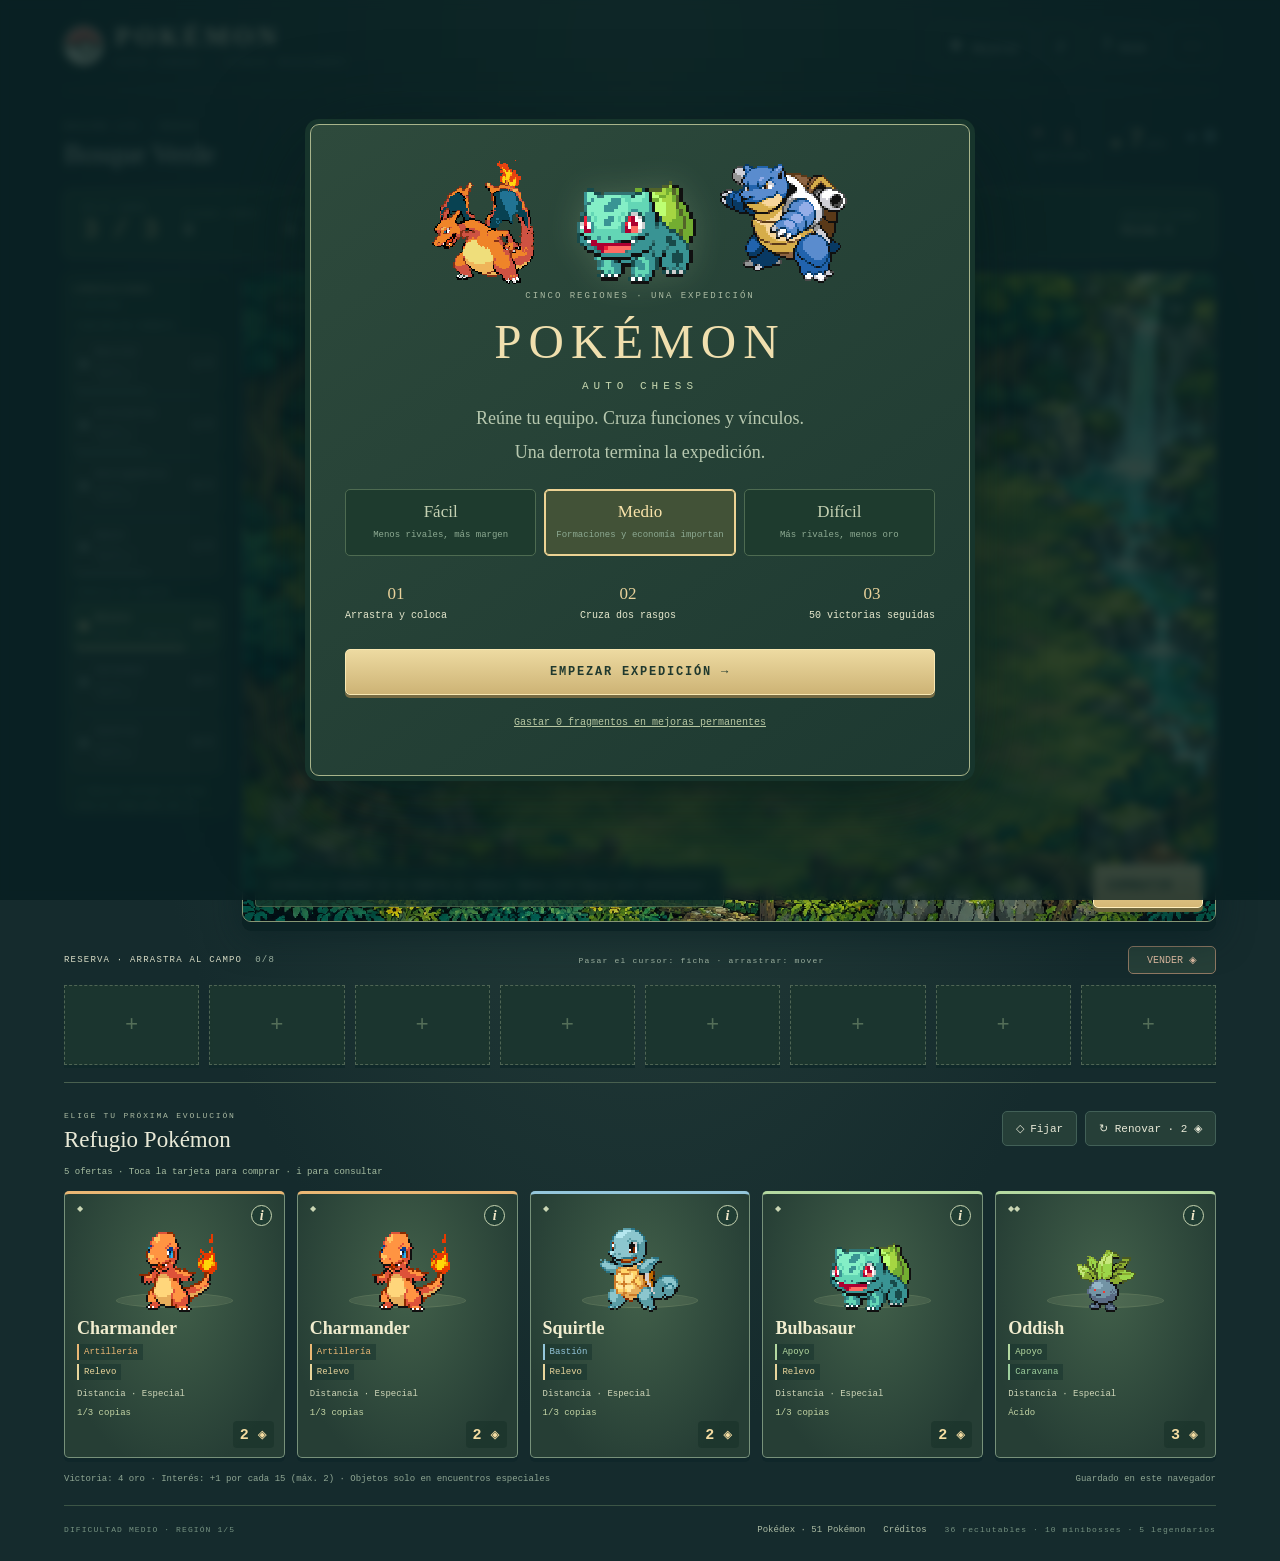
==== commit 3a6f1e35: "Add files via upload" ====
--- a/index.html
+++ b/index.html
@@ -1,10 +1,10 @@
-<!doctype html><html lang="es"><head><meta charset="UTF-8"><meta name="viewport" content="width=device-width,initial-scale=1,viewport-fit=cover"><meta name="theme-color" content="#172e30"><meta name="description" content="Pokémon Auto Chess: autobattler roguelite con 42 Pokémon animados, cinco regiones, evoluciones y sinergias por tipos."><link rel="icon" href="data:image/svg+xml,%3Csvg xmlns='http://www.w3.org/2000/svg' viewBox='0 0 32 32'%3E%3Cpath fill='%238fd6a0' d='M16 2 30 10 26 26 16 30 6 26 2 10z'/%3E%3C/svg%3E"><title>Pokémon Auto Chess</title>  
+<!doctype html><html lang="es"><head><meta charset="UTF-8"><meta name="viewport" content="width=device-width,initial-scale=1,viewport-fit=cover"><meta name="theme-color" content="#172e30"><meta name="description" content="Pokémon Auto Chess: autobattler roguelite con 51 Pokémon animados, cinco regiones, evoluciones y funciones y vínculos de equipo."><link rel="icon" href="data:image/svg+xml,%3Csvg xmlns='http://www.w3.org/2000/svg' viewBox='0 0 32 32'%3E%3Cpath fill='%238fd6a0' d='M16 2 30 10 26 26 16 30 6 26 2 10z'/%3E%3C/svg%3E"><title>Pokémon Auto Chess</title>  
   
-<style>:root{font-family:Georgia,Times New Roman,serif;color:#e8e9d7;background:#152b2d;font-synthesis:none;--gold: #e9d29b;--muted: #95ada3;--line: #426057;--ink: #172e2b}*{box-sizing:border-box}body{margin:0;background:radial-gradient(ellipse at 50% 5%,#304a42,#152b2d 65%);min-height:100vh}button,a,input,select{-webkit-tap-highlight-color:transparent}button{font:inherit;color:inherit;cursor:pointer;border:1px solid var(--line);background:#263f38;border-radius:5px;transition:background .15s,transform .15s}button:hover:not(:disabled){background:#38594a}button:active:not(:disabled){transform:translateY(1px)}button:focus-visible{outline:3px solid #f4d996;outline-offset:3px}button:disabled{cursor:default;opacity:.44}button[hidden],[hidden]{display:none!important}.game-shell{width:min(1152px,calc(100% - 56px));margin:0 auto}.masthead{display:flex;align-items:center;justify-content:space-between;height:91px;border-bottom:1px solid #3a5148}.brand{display:flex;align-items:center;gap:12px;color:#eee5c7;text-decoration:none;letter-spacing:4px;font-size:26px;font-weight:700}.brand small{display:block;letter-spacing:3.2px;font:9px monospace;margin-top:6px;color:var(--muted)}.brand-mark{font-size:27px;border:2px solid #d5c58c;line-height:42px;width:44px;text-align:center;transform:rotate(-5deg);border-radius:7px;color:#e9d6a1}.header-actions{display:flex;gap:9px}.icon-button{background:transparent;border-color:#52665a;padding:8px 13px;font-size:19px}.icon-button span{font:11px monospace;margin-left:4px}.muted{opacity:.5}.journey{display:flex;align-items:center;justify-content:space-between;gap:16px;padding:24px 0 20px}.eyebrow{font:9px monospace;letter-spacing:2px;color:#a9b9a1}h1{font-size:27px;margin:6px 0 0;letter-spacing:.1px;font-weight:400}.route{display:flex;align-items:center;gap:8px;flex:1;justify-content:center}.route-node{width:23px;height:23px;border:1px solid #506456;border-radius:50%;font:10px monospace;display:grid;place-items:center;color:#96aa9a;position:relative}.route-node:after{content:"";position:absolute;width:8px;height:1px;background:#506456;left:22px}.route-node:last-child:after{display:none}.route-node.boss{border-radius:4px;color:#d6c190}.route-node.current{color:#182f2a;background:#eddaa2;border-color:#eddaa2;box-shadow:0 0 15px #eddaa22b}.route-node.passed{background:#42684f;border-color:#547d5d}.resources{display:flex;gap:21px;font-family:monospace;white-space:nowrap}.resources b{font-size:25px;font-weight:400}.resources small{font-size:10px;color:#9daf9c;margin-left:3px}.resources i{font-size:17px;font-style:normal}.health{color:#e9a191}.gold{color:#eed59b}.arena-wrap{position:relative;aspect-ratio:1.64;overflow:hidden;border:1px solid #879674;border-radius:9px;box-shadow:0 9px #0c2325,0 14px 35px #091f24aa;background:#295941}#arena{width:100%;height:100%;position:absolute;inset:0}#arena canvas{display:block;width:100%!important;height:100%!important;object-fit:cover;image-rendering:pixelated}.arena-top{position:absolute;top:18px;left:21px;right:20px;display:flex;justify-content:space-between;pointer-events:none}.location{display:flex;align-items:center;gap:8px;background:#17382cd9;padding:9px 12px;border:1px solid #8d9c6f65;border-radius:4px;font:9px monospace;letter-spacing:1.3px;color:#edf1c9}.location i{width:5px;height:5px;border-radius:50%;background:#cce29f;box-shadow:0 0 7px #d0ed9d}.battle-controls{display:flex;gap:7px;pointer-events:auto}.battle-controls button{background:#17382cd9;border-color:#8d9c6f65;width:36px;font:12px monospace}.synergies{position:absolute;top:24%;left:2%;width:123px;pointer-events:none}.synergy{display:flex;gap:7px;align-items:center;background:#1b3c32df;border:1px solid #8aab8040;border-left:2px solid var(--type);padding:7px;margin:5px 0;border-radius:4px;font:11px monospace;pointer-events:auto;opacity:.8}.synergy.active{background:#254b36ed;opacity:1;box-shadow:0 0 8px #d0ed9d20}.synergy span:nth-child(2){flex:1}.synergy small{display:block;font-size:7px;color:#b9c7a7;line-height:1.8}.synergy b{font-size:15px;font-weight:400;color:var(--type)}.synergy b small{display:inline;color:#c2c8ad}.type-gem{height:8px;width:8px;background:var(--type);transform:rotate(45deg);box-shadow:0 0 6px var(--type)}.arena-caption{position:absolute;bottom:19%;left:23%;right:23%;display:flex;justify-content:space-between;font:8px monospace;letter-spacing:.8px;color:#f2f0c7;text-shadow:1px 1px 3px #17382c}.arena-bottom{position:absolute;bottom:16px;left:20px;right:20px;display:flex;align-items:center;gap:20px}.guide-message{color:#f4eed3;background:#17372bdc;border:1px solid #9daf7f5c;border-radius:4px;padding:12px 15px;font:11px/1.6 monospace;max-width:68%;box-shadow:0 2px 10px #16372940}.battle-button{margin-left:auto;padding:16px 24px;background:linear-gradient(#f6e0a3,#d4b876);color:#22382b;border:1px solid #fff0be;box-shadow:0 4px #6d663c,0 5px 16px #182a2855;font:14px monospace;letter-spacing:2px;font-weight:700;white-space:nowrap}.battle-button:hover:not(:disabled){background:#fff0bd}.unit-detail{position:absolute;right:18px;top:70px;background:#16372ef2;border:1px solid #aac18d;padding:12px 26px 12px 3px;display:flex;align-items:center;gap:3px;border-radius:6px;box-shadow:0 8px 20px #102b2c66;max-width:320px}.unit-detail img{width:75px;height:75px}.unit-detail b{display:block;font-size:17px}.unit-detail span{display:block;font:10px monospace;margin:6px 0}.unit-detail small{display:block;font:9px/1.8 monospace;color:#d1ddbd}.close-detail{position:absolute;right:3px;top:3px;border:0;background:none;font-size:16px}.loading{position:absolute;inset:0;display:grid;place-items:center;background:#173b31;color:var(--gold);font:14px monospace}.bench-section{padding:24px 0 17px}.section-label{display:flex;gap:13px;align-items:center;font:9px monospace;letter-spacing:1.2px;color:#a3b7a5;margin-bottom:11px}.section-label b{font-weight:400;color:#d9ddc6}.section-label button{font:10px monospace;padding:4px 8px;letter-spacing:0}.section-label #bench-move{margin-left:auto}.bench{display:grid;grid-template-columns:repeat(8,1fr);gap:10px}.bench-slot{position:relative;height:80px;background:linear-gradient(#213d35,#29453b);border:1px solid #4d6853;box-shadow:inset 0 0 0 3px #1c372e80,0 3px #10292a;overflow:hidden}.bench-slot:after{content:"";position:absolute;width:53%;height:11px;left:24%;bottom:15px;background:#93ae7930;border-radius:50%;z-index:0}.bench-slot img{position:relative;z-index:1;width:70px;height:70px;object-fit:contain;margin-top:-9px;image-rendering:pixelated}.bench-slot small{position:absolute;bottom:5px;left:0;right:0;font:9px monospace;color:#e5d69c;z-index:2}.bench-slot.empty{border-style:dashed;border-color:#4f6554;background:#1b352f}.bench-slot.empty span{font:13px monospace;color:#48624d}.bench-slot.empty:after{display:none}.bench-slot.selected{border:2px solid #ebd89e;background:#3c563e}.item-dot{position:absolute;right:5px;top:5px;width:7px;height:7px;transform:rotate(45deg);background:#f1d898}.market-section{border-top:1px solid #49604f;padding-top:21px}.market-heading{display:flex;align-items:center;justify-content:space-between;margin-bottom:17px}.market-heading h2{margin:5px 0 0;font-size:23px;font-weight:400}.market-heading .eyebrow{font-size:8px;letter-spacing:1.8px}.market-actions{display:flex;gap:8px}.market-actions button{padding:10px 13px;font:11px monospace}.market-actions strong{font-size:10px;color:var(--gold);margin-left:15px}.locked{color:#f2d598;border-color:#dac38d}.shop{display:grid;grid-template-columns:repeat(5,1fr);gap:12px}.shop-card{position:relative;text-align:left;padding:9px 12px 12px;border:1px solid #77917a;border-top:3px solid var(--type);background:radial-gradient(ellipse at 50% 35%,#42604a,#263e35 78%);border-radius:5px;box-shadow:0 4px #10272a;overflow:hidden;min-width:0}.shop-card:hover:not(:disabled){transform:translateY(-3px);background:radial-gradient(ellipse at 50% 35%,#597448,#314c3a 78%);box-shadow:0 7px #10272a}.shop-card:disabled{opacity:.67;filter:saturate(.7)}.card-top{display:flex;justify-content:space-between;font:9px monospace;color:var(--type);height:13px}.owned{color:#eff0c8}.sprite-stage{height:90px;position:relative;display:flex;justify-content:center;align-items:center}.sprite-stage .creature{width:94px;height:94px;object-fit:contain;position:relative;z-index:1;animation:breathe 2.4s ease-in-out infinite;image-rendering:pixelated}.sprite-stage i{width:60%;height:15px;position:absolute;bottom:5px;background:#b8c99420;border:1px solid #b8c99425;border-radius:50%}.card-name{display:block;font-size:20px;color:#f1edcf;margin:6px 0 8px;overflow:hidden;text-overflow:ellipsis}.card-bottom{display:flex;justify-content:space-between;align-items:center;font:12px monospace}.type-label{font-size:9px;color:var(--type);background:#112c2944;padding:4px 7px;border-radius:2px}.card-bottom strong{font-weight:400;color:var(--gold)}.sold{border-color:#405b48;border-top-color:#547159;display:flex;flex-direction:column;align-items:center;justify-content:center;min-height:179px;background:#1d362f}.sold span{font:8px monospace;letter-spacing:2px;color:#71917a}.sold-seal{font-size:45px;color:#42604b;border:1px solid #42604b;border-radius:50%;padding:3px 14px;margin-top:10px}.market-footer{display:flex;justify-content:space-between;color:#8fa693;font:9px/1.6 monospace;margin:14px 0 19px;gap:10px}.market-footer b{font-weight:400;color:#c3ccaa}.footer{border-top:1px solid #3c5546;padding:17px 0 25px;display:flex;gap:18px;font:8px monospace;color:#769281;letter-spacing:1.1px;align-items:center}.footer>span:first-child{margin-right:auto}.footer button{border:0;background:none;padding:0;font:9px monospace;color:#acbca4;letter-spacing:0}.modal-backdrop{position:fixed;inset:0;z-index:1000;background:#071f21cc;backdrop-filter:blur(5px);display:grid;place-items:center;padding:25px;overflow-y:auto}.modal{width:min(680px,100%);background:linear-gradient(145deg,#2e4a3c,#1d3931);border:1px solid #a8b48b;border-radius:9px;box-shadow:0 0 0 5px #17352c,0 25px 100px #061819b0;padding:34px;color:#e6e8cd;max-height:90vh;overflow-y:auto;outline:0}.modal h2{font-size:31px;font-weight:400;margin:11px 0 15px;color:#f0dfae}.modal p{font:13px/1.85 monospace;color:#b7c8af}.primary{background:linear-gradient(#eddaa1,#cdb375);border:1px solid #f9e8b2;color:#20392e;padding:15px 20px;font:12px monospace;letter-spacing:1.8px;font-weight:700;box-shadow:0 3px #776b43}.primary:hover:not(:disabled){background:#f7e3ac}.wide{display:block;width:100%;margin-top:23px}.welcome{text-align:center;width:min(660px,100%);padding-top:24px}.welcome-art{display:flex;justify-content:center;align-items:end;height:135px}.welcome-art img{width:135px;height:135px;object-fit:contain;image-rendering:pixelated}.welcome-art img:nth-child(2){width:155px;height:155px;filter:drop-shadow(0 0 16px #d9f5b429)}.modal .welcome-title{font-size:49px;letter-spacing:7px;margin-bottom:4px}.welcome p{margin-top:10px;font-family:Georgia,serif;font-size:18px}.welcome-rules{display:flex;justify-content:space-between;gap:12px;font:10px monospace;margin:28px 0}.welcome-rules b{display:block;font:17px Georgia,serif;color:var(--gold);margin-bottom:6px}.edition{display:block;font:8px/1.8 monospace;color:#8fa88f;margin-top:19px}.reward-cards{display:grid;grid-template-columns:repeat(3,1fr);gap:12px;margin-top:24px}.reward-card{display:flex;flex-direction:column;align-items:center;text-align:center;padding:19px 12px;background:#264738;border:1px solid #809c6f;gap:13px}.reward-rune{font:45px Georgia;color:var(--type);text-shadow:0 0 20px var(--type)}.reward-card b{font:17px Georgia}.reward-card small{font:10px/1.6 monospace;color:#adc6a1}.equip-list{display:flex;flex-wrap:wrap;gap:6px}.equip-list button{display:flex;flex-direction:column;align-items:center;min-width:90px;padding:5px;font:9px monospace}.equip-list img{width:60px;height:60px;image-rendering:pixelated}.note{font-size:10px!important;color:#92ac93!important}.help-list{padding-left:18px;font:12px/1.85 monospace;color:#b5c6ac}.help-list li{padding-left:5px;margin-bottom:10px}.help-list b{color:#eee1b4}.settings-list{display:flex;flex-direction:column;gap:9px}.settings-list button{padding:13px;text-align:left;font:12px monospace}.end-art img{display:block;width:150px;height:150px;object-fit:contain;margin:0 auto;image-rendering:pixelated}.legacy{padding:18px;background:#142f29;border:1px solid #5b7656;border-radius:5px;margin-top:24px}.legacy button{padding:10px;font:11px monospace}.legacy p{font-size:10px}.bestiary{width:min(760px,100%)}.collection>div{display:grid;grid-template-columns:1fr 15px 1fr 15px 1fr;align-items:center;border-bottom:1px solid #49654f;padding:7px 0}.collection>div>div{text-align:center}.collection img{width:75px;height:75px;display:block;object-fit:contain;margin:auto;image-rendering:pixelated}.collection b{display:block;font-size:14px;font-weight:400}.collection small{font:9px monospace;line-height:2}.evo-arrow{color:#9fb98d}.modal pre{white-space:pre-wrap;font:9px/1.7 monospace;color:#a3ba9f}.creature{user-select:none}#settings-note{font:12px monospace;color:#f0cc94;margin-top:15px}#settings-note button{padding:10px}@keyframes breathe{0%,to{transform:translateY(0)}50%{transform:translateY(-3px)}}@media(min-width:1400px){.game-shell{width:1100px}.masthead{height:80px}.journey{padding:20px 0 18px}.arena-wrap{aspect-ratio:1.8}.bench-section{padding-top:23px}.bench-slot{height:73px}.sprite-stage{height:82px}.shop-card{padding-bottom:10px}}@media(max-width:1000px){.game-shell{width:calc(100% - 30px)}.route{gap:5px}.route-node{width:20px;height:20px}.route-node:after{left:19px;width:6px}.resources{gap:12px}.synergies{width:105px}.synergy{font-size:9px;padding:5px}.synergy small{font-size:6px}.guide-message{font-size:9px;padding:9px}.battle-button{padding:13px 16px;font-size:12px}.shop-card{padding:8px}.card-name{font-size:17px}.arena-caption{font-size:7px}.resources b{font-size:21px}}@media(max-width:680px){.game-shell{width:calc(100% - 20px)}.masthead{height:69px}.brand{font-size:21px;letter-spacing:2.5px;gap:9px}.brand small{font-size:6px;letter-spacing:2.2px}.brand-mark{width:32px;line-height:32px;font-size:22px}.icon-button{padding:6px 9px;font-size:17px}.icon-button span{display:none}.header-actions{gap:5px}.journey{flex-wrap:wrap;padding:17px 0 13px;gap:10px}.journey>div:first-child{flex:1}.eyebrow{font-size:7px}.journey h1{font-size:22px}.resources{order:1;gap:15px}.resources b{font-size:22px}.route{order:2;flex-basis:100%;justify-content:space-between;padding-top:3px;gap:6px}.route-node{width:19px;height:19px;font-size:8px}.route-node:after{width:calc((100vw - 20px - 228px) / 11);left:18px}.resources small{font-size:8px}.arena-wrap{aspect-ratio:.97;border-radius:6px;margin-bottom:4px}#arena{width:157%;left:-33%;height:100%}#arena canvas{object-fit:fill}.arena-top{top:10px;left:10px;right:10px}.location{font-size:7px;letter-spacing:.4px;padding:7px}.battle-controls button{width:31px}.synergies{inset:auto 10px 99px;width:auto;display:flex;gap:4px;flex-wrap:wrap}.synergy{padding:5px 6px;gap:5px;margin:0;font-size:8px;min-width:75px}.synergy small{display:none}.synergy b{font-size:10px}.synergy b small{display:inline;font-size:8px}.type-gem{width:5px;height:5px}.arena-caption{bottom:82px;left:12px;right:12px;font-size:6px;letter-spacing:0}.arena-bottom{bottom:12px;left:10px;right:10px;gap:8px}.guide-message{font-size:7px;line-height:1.6;padding:7px;max-width:61%;min-height:46px;display:flex;align-items:center}.battle-button{padding:13px 10px;font-size:10px;letter-spacing:.6px}.bench-section{padding:15px 0}.section-label{font-size:8px;margin-bottom:8px}.section-label button{font-size:8px}.bench{gap:4px}.bench-slot{height:57px;border-radius:3px}.bench-slot img{width:48px;height:48px;margin-left:-4px}.bench-slot small{font-size:7px;bottom:4px}.bench-slot:after{bottom:12px}.market-section{padding-top:15px}.market-heading{margin-bottom:11px;gap:8px}.market-heading .eyebrow{font-size:6px;letter-spacing:1px}.market-heading h2{font-size:17px}.market-actions{gap:4px}.market-actions button{padding:8px;font-size:9px}.market-actions strong{display:block;font-size:8px;margin:5px 0 0}.shop{gap:5px}.shop-card{padding:5px 5px 8px;border-top-width:2px}.card-top{font-size:7px;height:9px}.sprite-stage{height:63px}.sprite-stage .creature{width:65px;height:65px;max-width:120%}.card-name{font-size:13px;margin:5px 0 7px;white-space:nowrap}.card-bottom{font-size:9px}.type-label{font-size:6px;padding:3px}.owned{font-size:7px}.sold{min-height:124px}.sold span{font-size:5px;letter-spacing:.7px}.sold-seal{font-size:27px;padding:3px 9px}.market-footer{font-size:7px;margin-top:11px}.footer{padding-top:13px;gap:11px;flex-wrap:wrap;letter-spacing:.5px;font-size:6px}.footer button{font-size:8px}.footer>span:first-child{width:100%;margin:0}.modal-backdrop{padding:15px}.modal{padding:23px 19px;max-height:91vh}.modal h2{font-size:26px}.modal p{font-size:11px}.modal .welcome-title{font-size:34px;letter-spacing:4px}.welcome-art{height:110px}.welcome-art img{width:100px;height:100px}.welcome-art img:nth-child(2){width:115px;height:115px}.welcome p{font-size:16px}.welcome-rules{font-size:8px;gap:7px;margin:20px 0}.reward-cards{gap:7px}.reward-card{padding:15px 7px}.reward-card b{font-size:14px}.reward-card small{font-size:8px}.reward-rune{font-size:35px}.help-list{font-size:10px}.unit-detail{right:9px;top:49px;max-width:260px;padding:7px 23px 7px 0}.unit-detail img{width:60px;height:60px}.unit-detail b{font-size:14px}.unit-detail small{font-size:8px}.collection img{width:65px;height:65px}.collection b{font-size:11px}}@media(prefers-reduced-motion:reduce){*{animation:none!important;transition:none!important}}.pokeball{position:relative;border-radius:50%;width:39px;height:39px;transform:none;background:linear-gradient(#d96f65 0 45%,#19372e 45% 55%,#edecd9 55%);border:2px solid #eadfbd;box-shadow:0 2px #102c29}.pokeball:after{content:"";position:absolute;left:12px;top:12px;width:11px;height:11px;border-radius:50%;background:#f3edcf;border:3px solid #243b31}.synergies{width:132px;top:15%}.synergy{padding:5px 7px;margin:4px 0}.unit-detail{max-width:370px}.move-description{max-width:238px;line-height:1.6!important;color:#a9c6a8!important}.type-label{max-width:75%;line-height:1.4}.sprite-stage .creature{animation:none;max-height:100%;width:90px;height:88px}.welcome-art img{max-height:130px;object-fit:contain}.welcome-title:after{content:"AUTO CHESS";display:block;font:11px monospace;letter-spacing:5px;color:#c7d7af;margin-top:10px}@media(max-width:680px){.synergies{top:auto;bottom:97px;width:auto}.synergy{font-size:7px;padding:4px 5px;min-width:62px;margin:0}.synergies .type-gem{display:none}.sprite-stage .creature{width:65px;height:60px}.pokeball{width:31px;height:31px}.pokeball:after{left:9px;top:9px;width:9px;height:9px}.card-name{font-size:11px}.type-label{font-size:5px;padding:2px}.card-bottom{gap:2px}.unit-detail{max-width:285px}.move-description{max-width:195px}}.deployment-status{display:flex;gap:26px;align-items:center;padding:12px 18px;margin-bottom:15px;border:1px solid #6c805f;background:#203d33;border-radius:6px}.deployment-status>div{display:flex;flex-direction:column;gap:4px}.deployment-status span{font:8px monospace;letter-spacing:1px;color:#a5b99e}.deployment-status b{font:16px monospace;color:#e8e3bf}.deployment-status .squad-counter b{font-size:25px;color:#f1d692}.deployment-status .next-cap{margin-left:auto}.next-cap b{font-size:12px}.game-zone{display:grid;grid-template-columns:166px minmax(0,1fr);gap:12px;align-items:stretch}.game-zone .arena-wrap{aspect-ratio:1.5}.traits-panel{background:#1d372f;border:1px solid #4c6650;border-radius:6px;padding:11px 8px;max-height:540px;overflow-y:auto}.traits-heading{font:9px monospace;color:#e6d8ae;letter-spacing:.6px;margin-bottom:12px}.traits-heading>span{display:block;margin-top:5px;color:#95b498;font-size:8px}.trait-row{position:relative;width:100%;display:flex;gap:7px;align-items:center;padding:9px 6px 11px;text-align:left;margin-bottom:5px;border:1px solid #526256;background:#2b3d35;overflow:hidden;min-height:47px}.trait-row i{width:8px;height:8px;flex-shrink:0;transform:rotate(45deg);background:#789082}.trait-row span{flex:1;min-width:0}.trait-row b{display:block;font:10px monospace;color:#9caa9f}.trait-row small{display:block;font:8px monospace;color:#83978a;margin-top:5px}.trait-row strong{font:12px monospace;color:#abb6a2}.trait-row em{position:absolute;bottom:0;left:0;height:2px;background:#6b8375}.trait-row.active{background:#2e4b36;border-color:#79946b}.trait-row.active b,.trait-row.active strong{color:#f0e4bb}.trait-row.active i,.trait-row.active em{background:var(--type)}.trait-hint{font:8px/1.8 monospace;color:#8fa98f;margin:12px 3px 0}.arena-top,.arena-bottom,.arena-caption{z-index:5}.location{max-width:75%;line-height:1.5}.arena-caption{left:10%;right:10%;bottom:20%;font-size:7px}.guide-message{max-width:66%;font-size:9px;max-height:65px;overflow:auto}.battle-button{padding:14px 13px;font-size:12px;letter-spacing:1px}.arena-bottom{left:12px;right:12px;bottom:13px;gap:8px}#board-hit-layer{position:absolute;inset:0;pointer-events:none;z-index:4;overflow:hidden}.board-pokemon{position:absolute;transform:translate(-50%,-50%);pointer-events:auto;background:transparent!important;border:0;border-radius:12px;touch-action:none;cursor:grab;padding:0;transition:none}.board-pokemon:hover{box-shadow:inset 0 0 0 1px #f3e4a65c}.board-pokemon:active{transform:translate(-50%,-50%);cursor:grabbing}.board-pokemon:focus-visible{outline-offset:0}.drag-ghost{position:fixed;top:0;left:0;width:84px;height:84px;pointer-events:none;z-index:2000;filter:drop-shadow(0 5px 7px #071d28b0)}.drag-ghost img{width:100%;height:100%;object-fit:contain;image-rendering:pixelated}.bench-slot{cursor:grab;touch-action:none;user-select:none;display:flex;justify-content:center;text-align:center}.bench-slot img{width:65px;height:64px;margin-top:-5px}.bench-slot .bench-name{position:absolute;bottom:15px;font:9px monospace;z-index:3;width:100%;overflow:hidden;text-overflow:ellipsis;white-space:nowrap;color:#e5e9cc}.bench-slot small{bottom:3px;font-size:8px}.bench-slot:not(.occupied){cursor:default;background:#1b352f;border-style:dashed;border-color:#4f6554}.bench-slot:not(.occupied):after{display:none}.empty-seat{align-self:center;font:22px monospace;color:#546e58}.placement-hint{margin-left:auto;font-size:8px}#sell-zone{padding:7px 10px;margin-left:auto;border-color:#8f7862;color:#dfbba1;min-width:88px}#sell-zone.drop-active{background:#8a4b36;color:#fff0ca;border:2px solid #f4cf8d;box-shadow:0 0 18px #efc87855}.shop-card{touch-action:none;cursor:grab;user-select:none}.shop-card:hover{transform:none!important}.shop-card.sold{cursor:default}.card-tags{display:flex;gap:3px;flex-wrap:wrap;min-height:20px}.card-name{font-size:18px;margin:5px 0}.combat-role{display:block;font:9px monospace;color:#d0d7b9;margin:8px 0}.card-bottom{gap:6px;align-items:stretch;flex-direction:column}.card-bottom>small{font:10px monospace;color:#99b89a;white-space:nowrap;overflow:hidden;text-overflow:ellipsis}.card-bottom>button{font:11px monospace;color:#f3dc9a;border-color:#75845c;padding:8px 3px;background:#1a352c;touch-action:manipulation;cursor:pointer}.card-top{height:auto;min-height:15px;font-size:8px;line-height:1.5}.card-top>span:last-child{color:#cad6b4;text-align:right;max-width:70%}.inspector{position:fixed;z-index:800;bottom:22px;right:22px;width:330px;max-height:78vh;overflow-y:auto;background:#173a2ef7;border:1px solid #bfce98;border-radius:8px;box-shadow:0 10px 50px #061d23d9;padding:15px;font:11px monospace;pointer-events:auto}.inspect-header{display:flex;align-items:center;gap:5px}.inspect-header img{width:80px;height:80px;object-fit:contain;image-rendering:pixelated}.inspect-header h3{font:23px Georgia;margin:0 0 8px;color:#f3e5b6}.inspect-header p{font-size:10px;color:#bfd0b2}#close-inspector{position:absolute;right:4px;top:4px;font:21px monospace;border:0;background:transparent}.inspect-stats{display:grid;grid-template-columns:1fr 1fr;gap:6px;margin:8px 0 12px}.inspect-stats span{font-size:8px;color:#96b89d;background:#254b38;padding:7px}.inspect-stats b{display:block;margin-top:4px;font-size:13px;color:#ede5be}.inspect-move{border-top:1px solid #47694c;padding-top:12px}.inspect-move b{color:#efddaa}.inspect-move>small{margin-left:10px}.inspect-move p{line-height:1.8;font-size:10px;color:#c3d6b9}.inspect-traits>div{padding:8px;margin-top:6px;border-left:2px solid #65766b;background:#2e4037}.inspect-traits b{font-size:10px;color:#9aaa9d}.inspect-traits b span{float:right}.inspect-traits p{font-size:9px;line-height:1.65;margin:6px 0 0;color:#95a99b}.inspect-traits>div.active{border-color:var(--type);background:#2e5038}.inspect-traits>.active b{color:#efdfb1}.inspect-traits>.active p{color:#bdcda9}.inspect-tip{display:block;font-size:8px;color:#a6b99d;margin-top:12px}.equipped{font-size:10px;color:#f0d69d;padding:8px 0}#toast{position:fixed;left:50%;bottom:24px;transform:translate(-50%,15px);width:max-content;max-width:80vw;z-index:900;padding:12px 18px;background:#142f29f5;border:1px solid #cbb582;color:#f3e7bc;border-radius:5px;font:11px/1.6 monospace;opacity:0;pointer-events:none;transition:opacity .2s,transform .2s}#toast.show{opacity:1;transform:translate(-50%)}#pause-banner{position:absolute;z-index:8;top:46%;left:10%;right:10%;padding:18px;background:#17372ded;border:1px solid #eed79c;color:#f1ddac;text-align:center;font:12px monospace}.difficulty-picker{display:grid;grid-template-columns:repeat(3,1fr);gap:8px;margin:20px 0 8px}.difficulty-picker button{padding:12px 6px;background:#1e3b2e;border-color:#4e6b51}.difficulty-picker b{display:block;font:17px Georgia;color:#c5d1b3}.difficulty-picker small{display:block;font:9px/1.5 monospace;color:#8daa92;margin-top:7px}.difficulty-picker .selected{border-color:#edd394;box-shadow:inset 0 0 0 1px #edd394;background:#425237}.difficulty-picker .selected b{color:#fae4aa}.text-button{padding:10px;background:transparent;border:0;margin-top:10px;font:10px/1.6 monospace;text-decoration:underline;color:#b8c7a2}.upgrade-grid{display:grid;grid-template-columns:1fr 1fr;gap:10px}.upgrade-grid button{padding:14px;text-align:left}.upgrade-grid b{display:block;font:17px Georgia;color:#eedda9}.upgrade-grid small{display:block;font:10px/1.7 monospace;color:#a6c39d;margin:8px 0}.upgrade-grid span{font:10px monospace;color:#e8cb93}.boss-collection{display:grid;grid-template-columns:repeat(5,1fr);gap:8px;margin-top:20px}.boss-collection>div{text-align:center;background:#213f30;border:1px solid #526b50;padding:6px}.boss-collection img{width:80px;height:80px;object-fit:contain;image-rendering:pixelated;max-width:100%}.boss-collection b,.boss-collection small{display:block;font:11px Georgia;color:#e2d5ac}.boss-collection small{font:8px monospace;color:#8fae93;margin-top:5px}.shards{color:#abd2d4;font-family:monospace}.route-node.mini{border-radius:4px;border-color:#9ba275;color:#dfce9a}.resources .shards b{font-size:19px}.footer{line-height:1.7}.loading{z-index:10}@media(min-width:1400px){.game-zone .arena-wrap{aspect-ratio:1.5}.game-shell{width:1152px}}@media(max-width:1000px){.game-zone{grid-template-columns:142px minmax(0,1fr)}.deployment-status{gap:20px}.trait-row{gap:5px;padding-left:4px;padding-right:4px}.trait-row b{font-size:9px}.trait-row strong{font-size:10px}.guide-message{font-size:8px}.battle-button{font-size:10px;padding:12px 9px}.arena-top{left:10px;right:10px;top:10px}.location{font-size:7px}.resources{gap:9px}.resources b{font-size:20px}.journey h1{font-size:22px}.card-name{font-size:16px}}@media(max-width:780px){.game-zone{display:flex;flex-direction:column-reverse}.traits-panel{max-height:156px;padding:10px}.traits-heading{display:flex;justify-content:space-between;margin-bottom:8px}.traits-heading>span{margin:0}.traits-panel #synergies{display:grid;grid-template-columns:repeat(3,minmax(0,1fr));gap:5px}.trait-row{margin:0;min-height:41px;padding-top:6px;padding-bottom:8px}.traits-panel .trait-hint{display:none}.game-zone .arena-wrap{aspect-ratio:1.5}.placement-hint{display:none}.deployment-status{gap:16px;padding:10px 12px}.deployment-status .next-cap{display:none}.deployment-status span{font-size:7px}.deployment-status b{font-size:15px}.deployment-status .squad-counter b{font-size:22px}.card-top>span:last-child{font-size:7px}}@media(max-width:680px){.game-zone .arena-wrap{aspect-ratio:1.05}.arena-caption{bottom:20%;left:8%;right:8%;font-size:6px}.arena-bottom{bottom:10px}.guide-message{font-size:7px;max-width:60%;padding:6px}.battle-button{font-size:10px;padding:13px 9px}.deployment-status{justify-content:space-between;gap:6px;margin-bottom:10px}.deployment-status span{font-size:6px;letter-spacing:.3px}.deployment-status b{font-size:14px}.deployment-status .squad-counter b{font-size:21px}.resources{gap:10px}.resources .shards b{font-size:17px}.bench-slot{height:62px}.bench-slot img{width:43px;height:43px;margin:0;max-width:110%}.bench-slot .bench-name{font-size:6px;bottom:15px}.bench-slot small{font-size:6px}.section-label{gap:6px;font-size:6px}#sell-zone{font-size:8px;min-width:66px;padding:6px}.card-tags{min-height:22px;gap:2px}.card-tags .type-label{font-size:6px;max-width:100%}.combat-role{font-size:7px;line-height:1.6;min-height:23px;margin:4px 0}.card-name{font-size:11px}.card-bottom>small{font-size:7px}.card-bottom>button{font-size:8px;padding:8px 2px}.sprite-stage{height:61px}.shop-card{padding:4px}.card-top{font-size:6px;min-height:24px;flex-direction:column;justify-content:flex-start;gap:2px}.card-top>span:last-child{max-width:100%;font-size:6px;text-align:left;min-height:9px}.sold{min-height:225px}.inspector{width:min(330px,calc(100% - 24px));bottom:12px;right:12px;max-height:65vh;padding:12px}.inspect-header img{width:68px;height:68px}.difficulty-picker{gap:5px}.difficulty-picker button{padding:10px 4px}.difficulty-picker small{font-size:7px}.upgrade-grid{gap:7px}.upgrade-grid button{padding:10px}.upgrade-grid b{font-size:15px}.upgrade-grid small{font-size:9px}.boss-collection{grid-template-columns:repeat(3,1fr)}.welcome-rules{font-size:7px}.market-footer{flex-direction:column;gap:4px}.footer{font-size:7px}}.bench-slot.drop-target{border:2px solid #f0d69a;background:#506244;box-shadow:0 0 15px #f0d69a33}
+<style>:root{font-family:Georgia,Times New Roman,serif;color:#e8e9d7;background:#152b2d;font-synthesis:none;--gold: #e9d29b;--muted: #95ada3;--line: #426057;--ink: #172e2b}*{box-sizing:border-box}body{margin:0;background:radial-gradient(ellipse at 50% 5%,#304a42,#152b2d 65%);min-height:100vh}button,a,input,select{-webkit-tap-highlight-color:transparent}button{font:inherit;color:inherit;cursor:pointer;border:1px solid var(--line);background:#263f38;border-radius:5px;transition:background .15s,transform .15s}button:hover:not(:disabled){background:#38594a}button:active:not(:disabled){transform:translateY(1px)}button:focus-visible{outline:3px solid #f4d996;outline-offset:3px}button:disabled{cursor:default;opacity:.44}button[hidden],[hidden]{display:none!important}.game-shell{width:min(1152px,calc(100% - 56px));margin:0 auto}.masthead{display:flex;align-items:center;justify-content:space-between;height:91px;border-bottom:1px solid #3a5148}.brand{display:flex;align-items:center;gap:12px;color:#eee5c7;text-decoration:none;letter-spacing:4px;font-size:26px;font-weight:700}.brand small{display:block;letter-spacing:3.2px;font:9px monospace;margin-top:6px;color:var(--muted)}.brand-mark{font-size:27px;border:2px solid #d5c58c;line-height:42px;width:44px;text-align:center;transform:rotate(-5deg);border-radius:7px;color:#e9d6a1}.header-actions{display:flex;gap:9px}.icon-button{background:transparent;border-color:#52665a;padding:8px 13px;font-size:19px}.icon-button span{font:11px monospace;margin-left:4px}.muted{opacity:.5}.journey{display:flex;align-items:center;justify-content:space-between;gap:16px;padding:24px 0 20px}.eyebrow{font:9px monospace;letter-spacing:2px;color:#a9b9a1}h1{font-size:27px;margin:6px 0 0;letter-spacing:.1px;font-weight:400}.route{display:flex;align-items:center;gap:8px;flex:1;justify-content:center}.route-node{width:23px;height:23px;border:1px solid #506456;border-radius:50%;font:10px monospace;display:grid;place-items:center;color:#96aa9a;position:relative}.route-node:after{content:"";position:absolute;width:8px;height:1px;background:#506456;left:22px}.route-node:last-child:after{display:none}.route-node.boss{border-radius:4px;color:#d6c190}.route-node.current{color:#182f2a;background:#eddaa2;border-color:#eddaa2;box-shadow:0 0 15px #eddaa22b}.route-node.passed{background:#42684f;border-color:#547d5d}.resources{display:flex;gap:21px;font-family:monospace;white-space:nowrap}.resources b{font-size:25px;font-weight:400}.resources small{font-size:10px;color:#9daf9c;margin-left:3px}.resources i{font-size:17px;font-style:normal}.health{color:#e9a191}.gold{color:#eed59b}.arena-wrap{position:relative;aspect-ratio:1.64;overflow:hidden;border:1px solid #879674;border-radius:9px;box-shadow:0 9px #0c2325,0 14px 35px #091f24aa;background:#295941}#arena{width:100%;height:100%;position:absolute;inset:0}#arena canvas{display:block;width:100%!important;height:100%!important;object-fit:cover;image-rendering:pixelated}.arena-top{position:absolute;top:18px;left:21px;right:20px;display:flex;justify-content:space-between;pointer-events:none}.location{display:flex;align-items:center;gap:8px;background:#17382cd9;padding:9px 12px;border:1px solid #8d9c6f65;border-radius:4px;font:9px monospace;letter-spacing:1.3px;color:#edf1c9}.location i{width:5px;height:5px;border-radius:50%;background:#cce29f;box-shadow:0 0 7px #d0ed9d}.battle-controls{display:flex;gap:7px;pointer-events:auto}.battle-controls button{background:#17382cd9;border-color:#8d9c6f65;width:36px;font:12px monospace}.synergies{position:absolute;top:24%;left:2%;width:123px;pointer-events:none}.synergy{display:flex;gap:7px;align-items:center;background:#1b3c32df;border:1px solid #8aab8040;border-left:2px solid var(--type);padding:7px;margin:5px 0;border-radius:4px;font:11px monospace;pointer-events:auto;opacity:.8}.synergy.active{background:#254b36ed;opacity:1;box-shadow:0 0 8px #d0ed9d20}.synergy span:nth-child(2){flex:1}.synergy small{display:block;font-size:7px;color:#b9c7a7;line-height:1.8}.synergy b{font-size:15px;font-weight:400;color:var(--type)}.synergy b small{display:inline;color:#c2c8ad}.type-gem{height:8px;width:8px;background:var(--type);transform:rotate(45deg);box-shadow:0 0 6px var(--type)}.arena-caption{position:absolute;bottom:19%;left:23%;right:23%;display:flex;justify-content:space-between;font:8px monospace;letter-spacing:.8px;color:#f2f0c7;text-shadow:1px 1px 3px #17382c}.arena-bottom{position:absolute;bottom:16px;left:20px;right:20px;display:flex;align-items:center;gap:20px}.guide-message{color:#f4eed3;background:#17372bdc;border:1px solid #9daf7f5c;border-radius:4px;padding:12px 15px;font:11px/1.6 monospace;max-width:68%;box-shadow:0 2px 10px #16372940}.battle-button{margin-left:auto;padding:16px 24px;background:linear-gradient(#f6e0a3,#d4b876);color:#22382b;border:1px solid #fff0be;box-shadow:0 4px #6d663c,0 5px 16px #182a2855;font:14px monospace;letter-spacing:2px;font-weight:700;white-space:nowrap}.battle-button:hover:not(:disabled){background:#fff0bd}.unit-detail{position:absolute;right:18px;top:70px;background:#16372ef2;border:1px solid #aac18d;padding:12px 26px 12px 3px;display:flex;align-items:center;gap:3px;border-radius:6px;box-shadow:0 8px 20px #102b2c66;max-width:320px}.unit-detail img{width:75px;height:75px}.unit-detail b{display:block;font-size:17px}.unit-detail span{display:block;font:10px monospace;margin:6px 0}.unit-detail small{display:block;font:9px/1.8 monospace;color:#d1ddbd}.close-detail{position:absolute;right:3px;top:3px;border:0;background:none;font-size:16px}.loading{position:absolute;inset:0;display:grid;place-items:center;background:#173b31;color:var(--gold);font:14px monospace}.bench-section{padding:24px 0 17px}.section-label{display:flex;gap:13px;align-items:center;font:9px monospace;letter-spacing:1.2px;color:#a3b7a5;margin-bottom:11px}.section-label b{font-weight:400;color:#d9ddc6}.section-label button{font:10px monospace;padding:4px 8px;letter-spacing:0}.section-label #bench-move{margin-left:auto}.bench{display:grid;grid-template-columns:repeat(8,1fr);gap:10px}.bench-slot{position:relative;height:80px;background:linear-gradient(#213d35,#29453b);border:1px solid #4d6853;box-shadow:inset 0 0 0 3px #1c372e80,0 3px #10292a;overflow:hidden}.bench-slot:after{content:"";position:absolute;width:53%;height:11px;left:24%;bottom:15px;background:#93ae7930;border-radius:50%;z-index:0}.bench-slot img{position:relative;z-index:1;width:70px;height:70px;object-fit:contain;margin-top:-9px;image-rendering:pixelated}.bench-slot small{position:absolute;bottom:5px;left:0;right:0;font:9px monospace;color:#e5d69c;z-index:2}.bench-slot.empty{border-style:dashed;border-color:#4f6554;background:#1b352f}.bench-slot.empty span{font:13px monospace;color:#48624d}.bench-slot.empty:after{display:none}.bench-slot.selected{border:2px solid #ebd89e;background:#3c563e}.item-dot{position:absolute;right:5px;top:5px;width:7px;height:7px;transform:rotate(45deg);background:#f1d898}.market-section{border-top:1px solid #49604f;padding-top:21px}.market-heading{display:flex;align-items:center;justify-content:space-between;margin-bottom:17px}.market-heading h2{margin:5px 0 0;font-size:23px;font-weight:400}.market-heading .eyebrow{font-size:8px;letter-spacing:1.8px}.market-actions{display:flex;gap:8px}.market-actions button{padding:10px 13px;font:11px monospace}.market-actions strong{font-size:10px;color:var(--gold);margin-left:15px}.locked{color:#f2d598;border-color:#dac38d}.shop{display:grid;grid-template-columns:repeat(5,1fr);gap:12px}.shop-card{position:relative;text-align:left;padding:9px 12px 12px;border:1px solid #77917a;border-top:3px solid var(--type);background:radial-gradient(ellipse at 50% 35%,#42604a,#263e35 78%);border-radius:5px;box-shadow:0 4px #10272a;overflow:hidden;min-width:0}.shop-card:hover:not(:disabled){transform:translateY(-3px);background:radial-gradient(ellipse at 50% 35%,#597448,#314c3a 78%);box-shadow:0 7px #10272a}.shop-card:disabled{opacity:.67;filter:saturate(.7)}.card-top{display:flex;justify-content:space-between;font:9px monospace;color:var(--type);height:13px}.owned{color:#eff0c8}.sprite-stage{height:90px;position:relative;display:flex;justify-content:center;align-items:center}.sprite-stage .creature{width:94px;height:94px;object-fit:contain;position:relative;z-index:1;animation:breathe 2.4s ease-in-out infinite;image-rendering:pixelated}.sprite-stage i{width:60%;height:15px;position:absolute;bottom:5px;background:#b8c99420;border:1px solid #b8c99425;border-radius:50%}.card-name{display:block;font-size:20px;color:#f1edcf;margin:6px 0 8px;overflow:hidden;text-overflow:ellipsis}.card-bottom{display:flex;justify-content:space-between;align-items:center;font:12px monospace}.type-label{font-size:9px;color:var(--type);background:#112c2944;padding:4px 7px;border-radius:2px}.card-bottom strong{font-weight:400;color:var(--gold)}.sold{border-color:#405b48;border-top-color:#547159;display:flex;flex-direction:column;align-items:center;justify-content:center;min-height:179px;background:#1d362f}.sold span{font:8px monospace;letter-spacing:2px;color:#71917a}.sold-seal{font-size:45px;color:#42604b;border:1px solid #42604b;border-radius:50%;padding:3px 14px;margin-top:10px}.market-footer{display:flex;justify-content:space-between;color:#8fa693;font:9px/1.6 monospace;margin:14px 0 19px;gap:10px}.market-footer b{font-weight:400;color:#c3ccaa}.footer{border-top:1px solid #3c5546;padding:17px 0 25px;display:flex;gap:18px;font:8px monospace;color:#769281;letter-spacing:1.1px;align-items:center}.footer>span:first-child{margin-right:auto}.footer button{border:0;background:none;padding:0;font:9px monospace;color:#acbca4;letter-spacing:0}.modal-backdrop{position:fixed;inset:0;z-index:1000;background:#071f21cc;backdrop-filter:blur(5px);display:grid;place-items:center;padding:25px;overflow-y:auto}.modal{width:min(680px,100%);background:linear-gradient(145deg,#2e4a3c,#1d3931);border:1px solid #a8b48b;border-radius:9px;box-shadow:0 0 0 5px #17352c,0 25px 100px #061819b0;padding:34px;color:#e6e8cd;max-height:90vh;overflow-y:auto;outline:0}.modal h2{font-size:31px;font-weight:400;margin:11px 0 15px;color:#f0dfae}.modal p{font:13px/1.85 monospace;color:#b7c8af}.primary{background:linear-gradient(#eddaa1,#cdb375);border:1px solid #f9e8b2;color:#20392e;padding:15px 20px;font:12px monospace;letter-spacing:1.8px;font-weight:700;box-shadow:0 3px #776b43}.primary:hover:not(:disabled){background:#f7e3ac}.wide{display:block;width:100%;margin-top:23px}.welcome{text-align:center;width:min(660px,100%);padding-top:24px}.welcome-art{display:flex;justify-content:center;align-items:end;height:135px}.welcome-art img{width:135px;height:135px;object-fit:contain;image-rendering:pixelated}.welcome-art img:nth-child(2){width:155px;height:155px;filter:drop-shadow(0 0 16px #d9f5b429)}.modal .welcome-title{font-size:49px;letter-spacing:7px;margin-bottom:4px}.welcome p{margin-top:10px;font-family:Georgia,serif;font-size:18px}.welcome-rules{display:flex;justify-content:space-between;gap:12px;font:10px monospace;margin:28px 0}.welcome-rules b{display:block;font:17px Georgia,serif;color:var(--gold);margin-bottom:6px}.edition{display:block;font:8px/1.8 monospace;color:#8fa88f;margin-top:19px}.reward-cards{display:grid;grid-template-columns:repeat(3,1fr);gap:12px;margin-top:24px}.reward-card{display:flex;flex-direction:column;align-items:center;text-align:center;padding:19px 12px;background:#264738;border:1px solid #809c6f;gap:13px}.reward-rune{font:45px Georgia;color:var(--type);text-shadow:0 0 20px var(--type)}.reward-card b{font:17px Georgia}.reward-card small{font:10px/1.6 monospace;color:#adc6a1}.equip-list{display:flex;flex-wrap:wrap;gap:6px}.equip-list button{display:flex;flex-direction:column;align-items:center;min-width:90px;padding:5px;font:9px monospace}.equip-list img{width:60px;height:60px;image-rendering:pixelated}.note{font-size:10px!important;color:#92ac93!important}.help-list{padding-left:18px;font:12px/1.85 monospace;color:#b5c6ac}.help-list li{padding-left:5px;margin-bottom:10px}.help-list b{color:#eee1b4}.settings-list{display:flex;flex-direction:column;gap:9px}.settings-list button{padding:13px;text-align:left;font:12px monospace}.end-art img{display:block;width:150px;height:150px;object-fit:contain;margin:0 auto;image-rendering:pixelated}.legacy{padding:18px;background:#142f29;border:1px solid #5b7656;border-radius:5px;margin-top:24px}.legacy button{padding:10px;font:11px monospace}.legacy p{font-size:10px}.bestiary{width:min(760px,100%)}.collection>div{display:grid;grid-template-columns:1fr 15px 1fr 15px 1fr;align-items:center;border-bottom:1px solid #49654f;padding:7px 0}.collection>div>div{text-align:center}.collection img{width:75px;height:75px;display:block;object-fit:contain;margin:auto;image-rendering:pixelated}.collection b{display:block;font-size:14px;font-weight:400}.collection small{font:9px monospace;line-height:2}.evo-arrow{color:#9fb98d}.modal pre{white-space:pre-wrap;font:9px/1.7 monospace;color:#a3ba9f}.creature{user-select:none}#settings-note{font:12px monospace;color:#f0cc94;margin-top:15px}#settings-note button{padding:10px}@keyframes breathe{0%,to{transform:translateY(0)}50%{transform:translateY(-3px)}}@media(min-width:1400px){.game-shell{width:1100px}.masthead{height:80px}.journey{padding:20px 0 18px}.arena-wrap{aspect-ratio:1.8}.bench-section{padding-top:23px}.bench-slot{height:73px}.sprite-stage{height:82px}.shop-card{padding-bottom:10px}}@media(max-width:1000px){.game-shell{width:calc(100% - 30px)}.route{gap:5px}.route-node{width:20px;height:20px}.route-node:after{left:19px;width:6px}.resources{gap:12px}.synergies{width:105px}.synergy{font-size:9px;padding:5px}.synergy small{font-size:6px}.guide-message{font-size:9px;padding:9px}.battle-button{padding:13px 16px;font-size:12px}.shop-card{padding:8px}.card-name{font-size:17px}.arena-caption{font-size:7px}.resources b{font-size:21px}}@media(max-width:680px){.game-shell{width:calc(100% - 20px)}.masthead{height:69px}.brand{font-size:21px;letter-spacing:2.5px;gap:9px}.brand small{font-size:6px;letter-spacing:2.2px}.brand-mark{width:32px;line-height:32px;font-size:22px}.icon-button{padding:6px 9px;font-size:17px}.icon-button span{display:none}.header-actions{gap:5px}.journey{flex-wrap:wrap;padding:17px 0 13px;gap:10px}.journey>div:first-child{flex:1}.eyebrow{font-size:7px}.journey h1{font-size:22px}.resources{order:1;gap:15px}.resources b{font-size:22px}.route{order:2;flex-basis:100%;justify-content:space-between;padding-top:3px;gap:6px}.route-node{width:19px;height:19px;font-size:8px}.route-node:after{width:calc((100vw - 20px - 228px) / 11);left:18px}.resources small{font-size:8px}.arena-wrap{aspect-ratio:.97;border-radius:6px;margin-bottom:4px}#arena{width:157%;left:-33%;height:100%}#arena canvas{object-fit:fill}.arena-top{top:10px;left:10px;right:10px}.location{font-size:7px;letter-spacing:.4px;padding:7px}.battle-controls button{width:31px}.synergies{inset:auto 10px 99px;width:auto;display:flex;gap:4px;flex-wrap:wrap}.synergy{padding:5px 6px;gap:5px;margin:0;font-size:8px;min-width:75px}.synergy small{display:none}.synergy b{font-size:10px}.synergy b small{display:inline;font-size:8px}.type-gem{width:5px;height:5px}.arena-caption{bottom:82px;left:12px;right:12px;font-size:6px;letter-spacing:0}.arena-bottom{bottom:12px;left:10px;right:10px;gap:8px}.guide-message{font-size:7px;line-height:1.6;padding:7px;max-width:61%;min-height:46px;display:flex;align-items:center}.battle-button{padding:13px 10px;font-size:10px;letter-spacing:.6px}.bench-section{padding:15px 0}.section-label{font-size:8px;margin-bottom:8px}.section-label button{font-size:8px}.bench{gap:4px}.bench-slot{height:57px;border-radius:3px}.bench-slot img{width:48px;height:48px;margin-left:-4px}.bench-slot small{font-size:7px;bottom:4px}.bench-slot:after{bottom:12px}.market-section{padding-top:15px}.market-heading{margin-bottom:11px;gap:8px}.market-heading .eyebrow{font-size:6px;letter-spacing:1px}.market-heading h2{font-size:17px}.market-actions{gap:4px}.market-actions button{padding:8px;font-size:9px}.market-actions strong{display:block;font-size:8px;margin:5px 0 0}.shop{gap:5px}.shop-card{padding:5px 5px 8px;border-top-width:2px}.card-top{font-size:7px;height:9px}.sprite-stage{height:63px}.sprite-stage .creature{width:65px;height:65px;max-width:120%}.card-name{font-size:13px;margin:5px 0 7px;white-space:nowrap}.card-bottom{font-size:9px}.type-label{font-size:6px;padding:3px}.owned{font-size:7px}.sold{min-height:124px}.sold span{font-size:5px;letter-spacing:.7px}.sold-seal{font-size:27px;padding:3px 9px}.market-footer{font-size:7px;margin-top:11px}.footer{padding-top:13px;gap:11px;flex-wrap:wrap;letter-spacing:.5px;font-size:6px}.footer button{font-size:8px}.footer>span:first-child{width:100%;margin:0}.modal-backdrop{padding:15px}.modal{padding:23px 19px;max-height:91vh}.modal h2{font-size:26px}.modal p{font-size:11px}.modal .welcome-title{font-size:34px;letter-spacing:4px}.welcome-art{height:110px}.welcome-art img{width:100px;height:100px}.welcome-art img:nth-child(2){width:115px;height:115px}.welcome p{font-size:16px}.welcome-rules{font-size:8px;gap:7px;margin:20px 0}.reward-cards{gap:7px}.reward-card{padding:15px 7px}.reward-card b{font-size:14px}.reward-card small{font-size:8px}.reward-rune{font-size:35px}.help-list{font-size:10px}.unit-detail{right:9px;top:49px;max-width:260px;padding:7px 23px 7px 0}.unit-detail img{width:60px;height:60px}.unit-detail b{font-size:14px}.unit-detail small{font-size:8px}.collection img{width:65px;height:65px}.collection b{font-size:11px}}@media(prefers-reduced-motion:reduce){*{animation:none!important;transition:none!important}}.pokeball{position:relative;border-radius:50%;width:39px;height:39px;transform:none;background:linear-gradient(#d96f65 0 45%,#19372e 45% 55%,#edecd9 55%);border:2px solid #eadfbd;box-shadow:0 2px #102c29}.pokeball:after{content:"";position:absolute;left:12px;top:12px;width:11px;height:11px;border-radius:50%;background:#f3edcf;border:3px solid #243b31}.synergies{width:132px;top:15%}.synergy{padding:5px 7px;margin:4px 0}.unit-detail{max-width:370px}.move-description{max-width:238px;line-height:1.6!important;color:#a9c6a8!important}.type-label{max-width:75%;line-height:1.4}.sprite-stage .creature{animation:none;max-height:100%;width:90px;height:88px}.welcome-art img{max-height:130px;object-fit:contain}.welcome-title:after{content:"AUTO CHESS";display:block;font:11px monospace;letter-spacing:5px;color:#c7d7af;margin-top:10px}@media(max-width:680px){.synergies{top:auto;bottom:97px;width:auto}.synergy{font-size:7px;padding:4px 5px;min-width:62px;margin:0}.synergies .type-gem{display:none}.sprite-stage .creature{width:65px;height:60px}.pokeball{width:31px;height:31px}.pokeball:after{left:9px;top:9px;width:9px;height:9px}.card-name{font-size:11px}.type-label{font-size:5px;padding:2px}.card-bottom{gap:2px}.unit-detail{max-width:285px}.move-description{max-width:195px}}.deployment-status{display:flex;gap:26px;align-items:center;padding:12px 18px;margin-bottom:15px;border:1px solid #6c805f;background:#203d33;border-radius:6px}.deployment-status>div{display:flex;flex-direction:column;gap:4px}.deployment-status span{font:8px monospace;letter-spacing:1px;color:#a5b99e}.deployment-status b{font:16px monospace;color:#e8e3bf}.deployment-status .squad-counter b{font-size:25px;color:#f1d692}.deployment-status .next-cap{margin-left:auto}.next-cap b{font-size:12px}.game-zone{display:grid;grid-template-columns:166px minmax(0,1fr);gap:12px;align-items:stretch}.game-zone .arena-wrap{aspect-ratio:1.5}.traits-panel{background:#1d372f;border:1px solid #4c6650;border-radius:6px;padding:11px 8px;max-height:540px;overflow-y:auto}.traits-heading{font:9px monospace;color:#e6d8ae;letter-spacing:.6px;margin-bottom:12px}.traits-heading>span{display:block;margin-top:5px;color:#95b498;font-size:8px}.trait-row{position:relative;width:100%;display:flex;gap:7px;align-items:center;padding:9px 6px 11px;text-align:left;margin-bottom:5px;border:1px solid #526256;background:#2b3d35;overflow:hidden;min-height:47px}.trait-row i{width:8px;height:8px;flex-shrink:0;transform:rotate(45deg);background:#789082}.trait-row span{flex:1;min-width:0}.trait-row b{display:block;font:10px monospace;color:#9caa9f}.trait-row small{display:block;font:8px monospace;color:#83978a;margin-top:5px}.trait-row strong{font:12px monospace;color:#abb6a2}.trait-row em{position:absolute;bottom:0;left:0;height:2px;background:#6b8375}.trait-row.active{background:#2e4b36;border-color:#79946b}.trait-row.active b,.trait-row.active strong{color:#f0e4bb}.trait-row.active i,.trait-row.active em{background:var(--type)}.trait-hint{font:8px/1.8 monospace;color:#8fa98f;margin:12px 3px 0}.arena-top,.arena-bottom,.arena-caption{z-index:5}.location{max-width:75%;line-height:1.5}.arena-caption{left:10%;right:10%;bottom:20%;font-size:7px}.guide-message{max-width:66%;font-size:9px;max-height:65px;overflow:auto}.battle-button{padding:14px 13px;font-size:12px;letter-spacing:1px}.arena-bottom{left:12px;right:12px;bottom:13px;gap:8px}#board-hit-layer{position:absolute;inset:0;pointer-events:none;z-index:4;overflow:hidden}.board-pokemon{position:absolute;transform:translate(-50%,-50%);pointer-events:auto;background:transparent!important;border:0;border-radius:12px;touch-action:none;cursor:grab;padding:0;transition:none}.board-pokemon:hover{box-shadow:inset 0 0 0 1px #f3e4a65c}.board-pokemon:active{transform:translate(-50%,-50%);cursor:grabbing}.board-pokemon:focus-visible{outline-offset:0}.drag-ghost{position:fixed;top:0;left:0;width:84px;height:84px;pointer-events:none;z-index:2000;filter:drop-shadow(0 5px 7px #071d28b0)}.drag-ghost img{width:100%;height:100%;object-fit:contain;image-rendering:pixelated}.bench-slot{cursor:grab;touch-action:none;user-select:none;display:flex;justify-content:center;text-align:center}.bench-slot img{width:65px;height:64px;margin-top:-5px}.bench-slot .bench-name{position:absolute;bottom:15px;font:9px monospace;z-index:3;width:100%;overflow:hidden;text-overflow:ellipsis;white-space:nowrap;color:#e5e9cc}.bench-slot small{bottom:3px;font-size:8px}.bench-slot:not(.occupied){cursor:default;background:#1b352f;border-style:dashed;border-color:#4f6554}.bench-slot:not(.occupied):after{display:none}.empty-seat{align-self:center;font:22px monospace;color:#546e58}.placement-hint{margin-left:auto;font-size:8px}#sell-zone{padding:7px 10px;margin-left:auto;border-color:#8f7862;color:#dfbba1;min-width:88px}#sell-zone.drop-active{background:#8a4b36;color:#fff0ca;border:2px solid #f4cf8d;box-shadow:0 0 18px #efc87855}.shop-card{touch-action:none;cursor:grab;user-select:none}.shop-card:hover{transform:none!important}.shop-card.sold{cursor:default}.card-tags{display:flex;gap:3px;flex-wrap:wrap;min-height:20px}.card-name{font-size:18px;margin:5px 0}.combat-role{display:block;font:9px monospace;color:#d0d7b9;margin:8px 0}.card-bottom{gap:6px;align-items:stretch;flex-direction:column}.card-bottom>small{font:10px monospace;color:#99b89a;white-space:nowrap;overflow:hidden;text-overflow:ellipsis}.card-bottom>button{font:11px monospace;color:#f3dc9a;border-color:#75845c;padding:8px 3px;background:#1a352c;touch-action:manipulation;cursor:pointer}.card-top{height:auto;min-height:15px;font-size:8px;line-height:1.5}.card-top>span:last-child{color:#cad6b4;text-align:right;max-width:70%}.inspector{position:fixed;z-index:800;bottom:22px;right:22px;width:330px;max-height:78vh;overflow-y:auto;background:#173a2ef7;border:1px solid #bfce98;border-radius:8px;box-shadow:0 10px 50px #061d23d9;padding:15px;font:11px monospace;pointer-events:auto}.inspect-header{display:flex;align-items:center;gap:5px}.inspect-header img{width:80px;height:80px;object-fit:contain;image-rendering:pixelated}.inspect-header h3{font:23px Georgia;margin:0 0 8px;color:#f3e5b6}.inspect-header p{font-size:10px;color:#bfd0b2}#close-inspector{position:absolute;right:4px;top:4px;font:21px monospace;border:0;background:transparent}.inspect-stats{display:grid;grid-template-columns:1fr 1fr;gap:6px;margin:8px 0 12px}.inspect-stats span{font-size:8px;color:#96b89d;background:#254b38;padding:7px}.inspect-stats b{display:block;margin-top:4px;font-size:13px;color:#ede5be}.inspect-move{border-top:1px solid #47694c;padding-top:12px}.inspect-move b{color:#efddaa}.inspect-move>small{margin-left:10px}.inspect-move p{line-height:1.8;font-size:10px;color:#c3d6b9}.inspect-traits>div{padding:8px;margin-top:6px;border-left:2px solid #65766b;background:#2e4037}.inspect-traits b{font-size:10px;color:#9aaa9d}.inspect-traits b span{float:right}.inspect-traits p{font-size:9px;line-height:1.65;margin:6px 0 0;color:#95a99b}.inspect-traits>div.active{border-color:var(--type);background:#2e5038}.inspect-traits>.active b{color:#efdfb1}.inspect-traits>.active p{color:#bdcda9}.inspect-tip{display:block;font-size:8px;color:#a6b99d;margin-top:12px}.equipped{font-size:10px;color:#f0d69d;padding:8px 0}#toast{position:fixed;left:50%;bottom:24px;transform:translate(-50%,15px);width:max-content;max-width:80vw;z-index:900;padding:12px 18px;background:#142f29f5;border:1px solid #cbb582;color:#f3e7bc;border-radius:5px;font:11px/1.6 monospace;opacity:0;pointer-events:none;transition:opacity .2s,transform .2s}#toast.show{opacity:1;transform:translate(-50%)}#pause-banner{position:absolute;z-index:8;top:46%;left:10%;right:10%;padding:18px;background:#17372ded;border:1px solid #eed79c;color:#f1ddac;text-align:center;font:12px monospace}.difficulty-picker{display:grid;grid-template-columns:repeat(3,1fr);gap:8px;margin:20px 0 8px}.difficulty-picker button{padding:12px 6px;background:#1e3b2e;border-color:#4e6b51}.difficulty-picker b{display:block;font:17px Georgia;color:#c5d1b3}.difficulty-picker small{display:block;font:9px/1.5 monospace;color:#8daa92;margin-top:7px}.difficulty-picker .selected{border-color:#edd394;box-shadow:inset 0 0 0 1px #edd394;background:#425237}.difficulty-picker .selected b{color:#fae4aa}.text-button{padding:10px;background:transparent;border:0;margin-top:10px;font:10px/1.6 monospace;text-decoration:underline;color:#b8c7a2}.upgrade-grid{display:grid;grid-template-columns:1fr 1fr;gap:10px}.upgrade-grid button{padding:14px;text-align:left}.upgrade-grid b{display:block;font:17px Georgia;color:#eedda9}.upgrade-grid small{display:block;font:10px/1.7 monospace;color:#a6c39d;margin:8px 0}.upgrade-grid span{font:10px monospace;color:#e8cb93}.boss-collection{display:grid;grid-template-columns:repeat(5,1fr);gap:8px;margin-top:20px}.boss-collection>div{text-align:center;background:#213f30;border:1px solid #526b50;padding:6px}.boss-collection img{width:80px;height:80px;object-fit:contain;image-rendering:pixelated;max-width:100%}.boss-collection b,.boss-collection small{display:block;font:11px Georgia;color:#e2d5ac}.boss-collection small{font:8px monospace;color:#8fae93;margin-top:5px}.shards{color:#abd2d4;font-family:monospace}.route-node.mini{border-radius:4px;border-color:#9ba275;color:#dfce9a}.resources .shards b{font-size:19px}.footer{line-height:1.7}.loading{z-index:10}@media(min-width:1400px){.game-zone .arena-wrap{aspect-ratio:1.5}.game-shell{width:1152px}}@media(max-width:1000px){.game-zone{grid-template-columns:142px minmax(0,1fr)}.deployment-status{gap:20px}.trait-row{gap:5px;padding-left:4px;padding-right:4px}.trait-row b{font-size:9px}.trait-row strong{font-size:10px}.guide-message{font-size:8px}.battle-button{font-size:10px;padding:12px 9px}.arena-top{left:10px;right:10px;top:10px}.location{font-size:7px}.resources{gap:9px}.resources b{font-size:20px}.journey h1{font-size:22px}.card-name{font-size:16px}}@media(max-width:780px){.game-zone{display:flex;flex-direction:column-reverse}.traits-panel{max-height:156px;padding:10px}.traits-heading{display:flex;justify-content:space-between;margin-bottom:8px}.traits-heading>span{margin:0}.traits-panel #synergies{display:grid;grid-template-columns:repeat(3,minmax(0,1fr));gap:5px}.trait-row{margin:0;min-height:41px;padding-top:6px;padding-bottom:8px}.traits-panel .trait-hint{display:none}.game-zone .arena-wrap{aspect-ratio:1.5}.placement-hint{display:none}.deployment-status{gap:16px;padding:10px 12px}.deployment-status .next-cap{display:none}.deployment-status span{font-size:7px}.deployment-status b{font-size:15px}.deployment-status .squad-counter b{font-size:22px}.card-top>span:last-child{font-size:7px}}@media(max-width:680px){.game-zone .arena-wrap{aspect-ratio:1.05}.arena-caption{bottom:20%;left:8%;right:8%;font-size:6px}.arena-bottom{bottom:10px}.guide-message{font-size:7px;max-width:60%;padding:6px}.battle-button{font-size:10px;padding:13px 9px}.deployment-status{justify-content:space-between;gap:6px;margin-bottom:10px}.deployment-status span{font-size:6px;letter-spacing:.3px}.deployment-status b{font-size:14px}.deployment-status .squad-counter b{font-size:21px}.resources{gap:10px}.resources .shards b{font-size:17px}.bench-slot{height:62px}.bench-slot img{width:43px;height:43px;margin:0;max-width:110%}.bench-slot .bench-name{font-size:6px;bottom:15px}.bench-slot small{font-size:6px}.section-label{gap:6px;font-size:6px}#sell-zone{font-size:8px;min-width:66px;padding:6px}.card-tags{min-height:22px;gap:2px}.card-tags .type-label{font-size:6px;max-width:100%}.combat-role{font-size:7px;line-height:1.6;min-height:23px;margin:4px 0}.card-name{font-size:11px}.card-bottom>small{font-size:7px}.card-bottom>button{font-size:8px;padding:8px 2px}.sprite-stage{height:61px}.shop-card{padding:4px}.card-top{font-size:6px;min-height:24px;flex-direction:column;justify-content:flex-start;gap:2px}.card-top>span:last-child{max-width:100%;font-size:6px;text-align:left;min-height:9px}.sold{min-height:225px}.inspector{width:min(330px,calc(100% - 24px));bottom:12px;right:12px;max-height:65vh;padding:12px}.inspect-header img{width:68px;height:68px}.difficulty-picker{gap:5px}.difficulty-picker button{padding:10px 4px}.difficulty-picker small{font-size:7px}.upgrade-grid{gap:7px}.upgrade-grid button{padding:10px}.upgrade-grid b{font-size:15px}.upgrade-grid small{font-size:9px}.boss-collection{grid-template-columns:repeat(3,1fr)}.welcome-rules{font-size:7px}.market-footer{flex-direction:column;gap:4px}.footer{font-size:7px}}.bench-slot.drop-target{border:2px solid #f0d69a;background:#506244;box-shadow:0 0 15px #f0d69a33}.shop-card{touch-action:pan-y;cursor:default;padding-bottom:35px}.shop-card.unaffordable{filter:saturate(.65)}.shop-buy{position:absolute;inset:0;width:100%;height:100%;z-index:2;border:0;background:transparent!important;box-shadow:none!important;border-radius:4px;touch-action:pan-y;cursor:pointer}.shop-buy:disabled{opacity:1;cursor:not-allowed}.shop-buy:active:not(:disabled){transform:none}.shop-buy:hover:not(:disabled){box-shadow:inset 0 0 0 2px #f2dea56b!important}.shop-info{position:absolute;right:0;top:0;z-index:3;width:44px;height:44px;display:grid;place-items:center;background:transparent;border:0;padding:10px;touch-action:manipulation}.shop-info span{display:grid;place-items:center;width:21px;height:21px;border:1px solid #c7d4b1;border-radius:50%;font:italic 700 14px Georgia;color:#f0e6c7;background:#203d33}.shop-info:hover{background:transparent!important}.shop-info:hover span{background:#627052}.card-top{min-height:20px;padding-right:36px}.trait-tags{display:flex;flex-direction:column;align-items:flex-start;gap:4px;min-height:37px}.trait-tags>span{font:9px monospace;color:var(--type);border-left:2px solid var(--type);background:#17332d88;padding:3px 5px;max-width:100%}.card-owned{font:9px/1.5 monospace;min-height:15px;color:#c4d5a5;margin-top:7px}.card-price{position:absolute;right:10px;bottom:9px;font:700 15px monospace;color:#f5dda2;background:#1a342bab;border-radius:4px;padding:4px 7px}.trait-category{font:8px monospace;letter-spacing:.7px;color:#9db49e;margin:11px 3px 7px}.trait-roster{display:grid;grid-template-columns:repeat(3,minmax(0,1fr));gap:10px;margin:20px 0}.trait-roster>div{text-align:center;border:1px solid #546a53;background:#203a30;padding:10px 4px;border-radius:5px}.trait-roster .present{border-color:#d5d393;background:#3b5335}.trait-roster img{width:85px;height:85px;max-width:100%;object-fit:contain;image-rendering:pixelated}.trait-roster b{display:block;font:17px Georgia;color:#eddfba}.trait-roster small,.trait-roster strong{display:block;font:9px/1.7 monospace;color:#96b594;margin-top:4px}.trait-roster strong{color:#cbd5a9}.health small{display:block;font:8px monospace;letter-spacing:.3px}.health{display:grid;grid-template-columns:auto auto;gap:2px 5px}.health small{grid-column:1 / -1;margin-left:0}.health b{font-size:20px}.inspect-traits div b span{font-size:10px}@media(max-width:780px){.traits-panel #synergies{grid-template-columns:repeat(3,minmax(0,1fr))}.trait-category{grid-column:1 / -1;margin:4px 0 0}.traits-panel{max-height:210px}.trait-row{min-height:42px}}@media(max-width:680px){.shop-card{padding:4px 4px 34px}.card-top{padding-right:32px;min-height:30px}.card-top .rarity{font-size:6px;letter-spacing:-1px}.trait-tags{min-height:34px;gap:3px}.trait-tags>span{font-size:6px;padding:3px 2px;white-space:nowrap}.card-owned{font-size:6px;line-height:1.5;min-height:20px}.card-price{right:5px;bottom:7px;font-size:11px;padding:4px}.trait-roster{gap:5px}.trait-roster b{font-size:13px}.trait-roster small,.trait-roster strong{font-size:7px}.health small{font-size:6px}}.shop-buy:focus-visible,.shop-info:focus-visible{outline-offset:-3px;outline-color:#ffdea3}.trait-roster.four{grid-template-columns:repeat(4,minmax(0,1fr))}@media(max-width:680px){.trait-roster.four{grid-template-columns:repeat(2,minmax(0,1fr))}}.shop-tip{font:9px/1.7 monospace;color:#a6bda1;margin:-5px 0 10px}.shop-tip span{display:none}@media(max-width:680px){.shop{grid-template-columns:repeat(5,minmax(104px,1fr));overflow-x:auto;padding-bottom:9px;scroll-snap-type:x proximity;gap:7px}.shop-card{min-width:104px;padding:6px 7px 38px;scroll-snap-align:start;touch-action:manipulation}.shop-buy,.shop-info{touch-action:manipulation}.card-name{font-size:14px}.trait-tags>span{font-size:8px;padding:3px}.combat-role{font-size:8px;min-height:25px}.card-owned{font-size:8px;min-height:24px}.card-price{font-size:12px;right:7px}.sprite-stage{height:75px}.sprite-stage .creature{width:78px;height:74px}.shop-tip{font-size:8px}.shop-tip span{display:inline}}
 </style></head><body><div id="app"><div style="max-width:580px;margin:18vh auto;padding:28px;text-align:center;font:16px monospace;color:#e9d29b"><h1>POKÉMON AUTO CHESS</h1><p id="boot-status">Cargando Pokémon y preparando el tablero…</p></div></div><script>
 function reportBootError(message){var root=document.getElementById('app');if(!root)return;root.textContent='';var panel=document.createElement('div');panel.style.cssText='max-width:680px;margin:15vh auto;padding:28px;font:15px/1.6 monospace;color:#f0ddb0;white-space:pre-wrap';panel.textContent='No se pudo iniciar Pokémon Auto Chess.\n\n'+message+'\n\nPrueba con la última versión de index.html.';root.appendChild(panel);}
 window.addEventListener('error',function(event){if(event.message)reportBootError(event.message);});window.addEventListener('unhandledrejection',function(event){reportBootError(String(event.reason&&event.reason.message||event.reason));});
-</script><script>window.__WILDBOUND_ASSETS={"forest.png":"[data-uri]